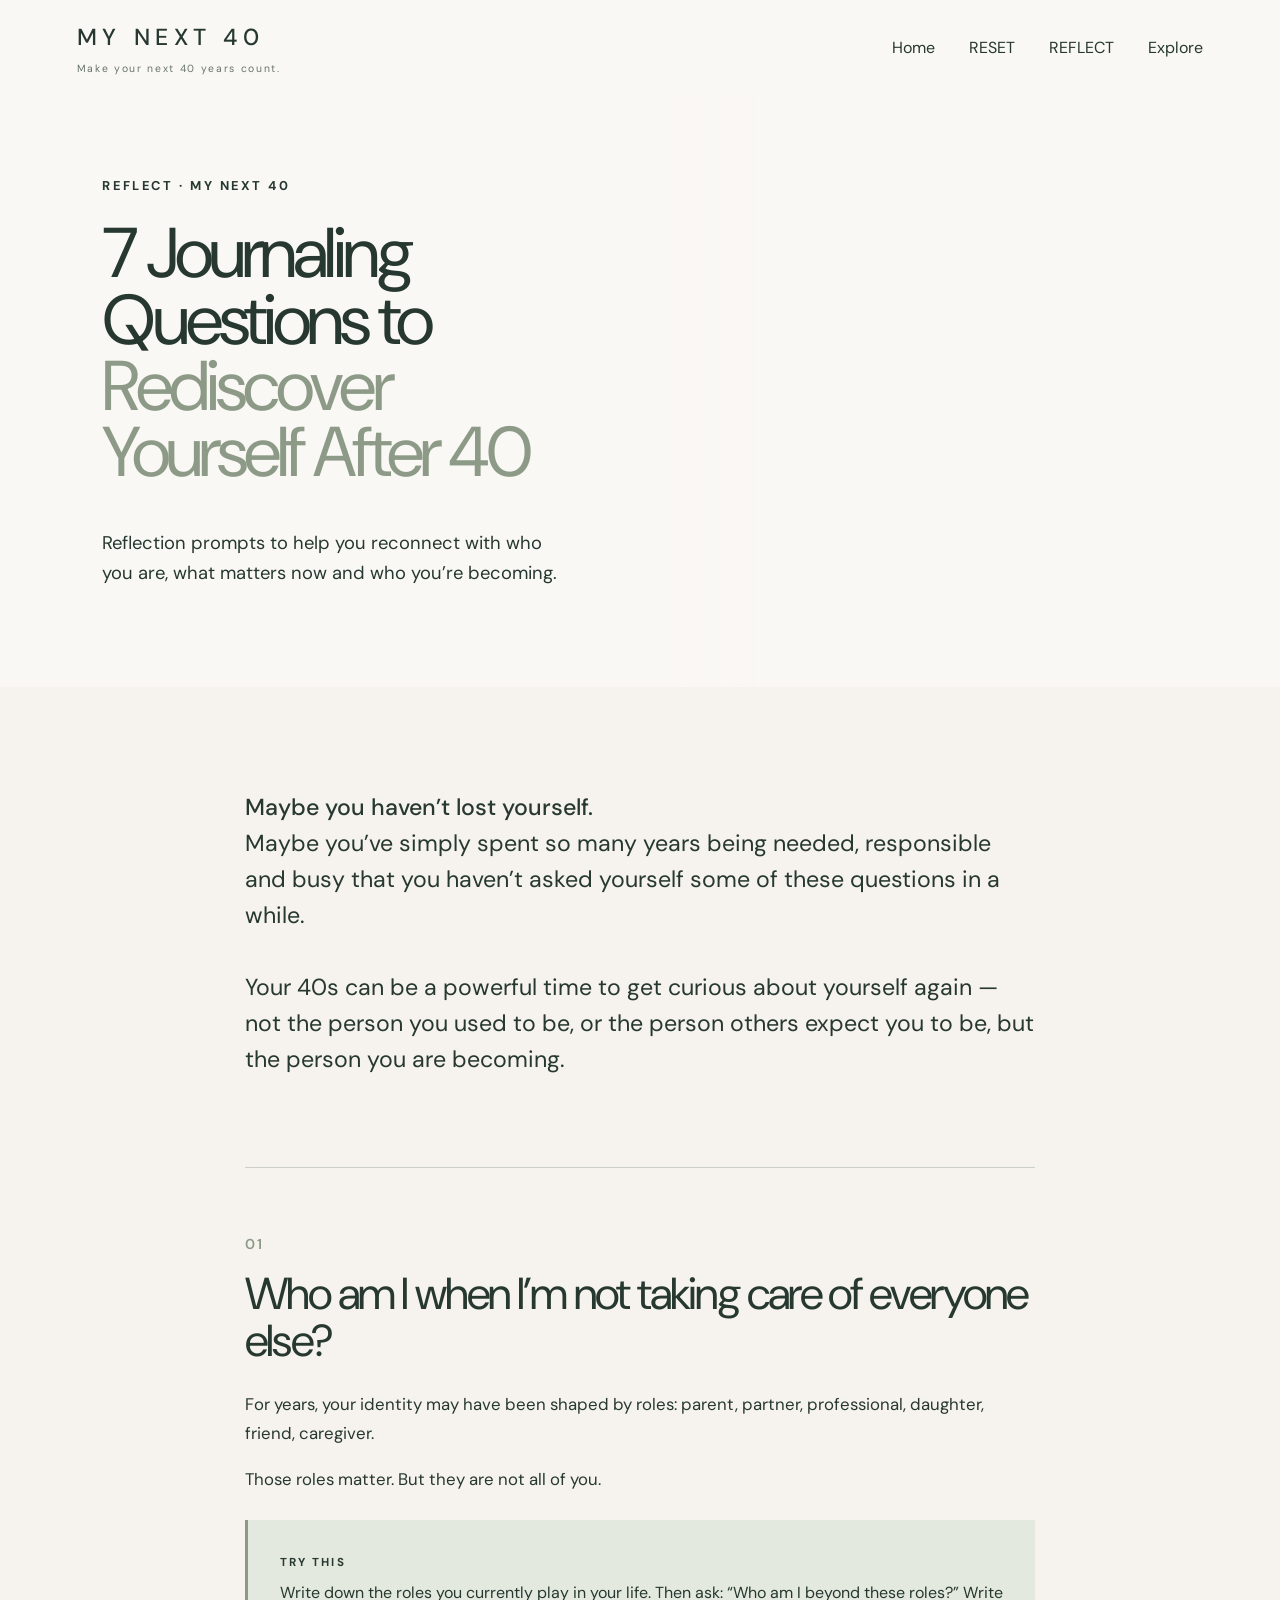
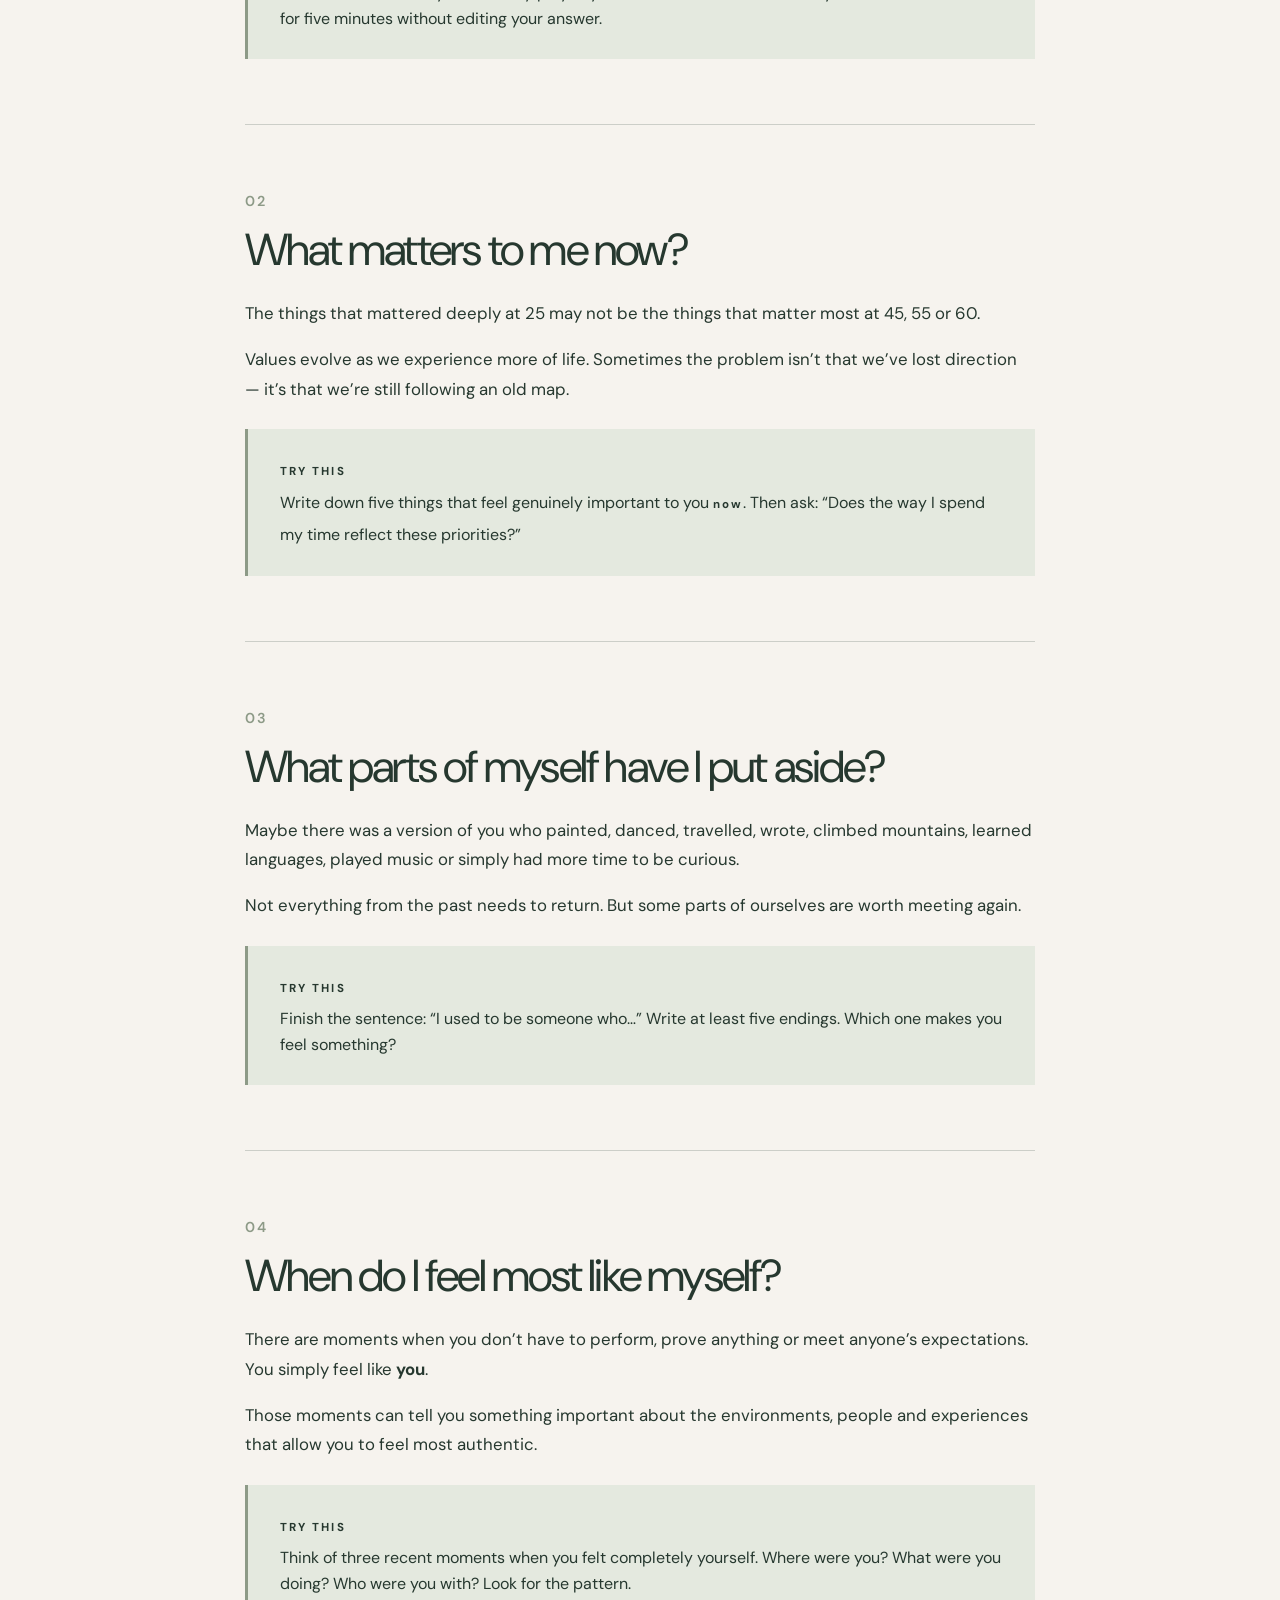
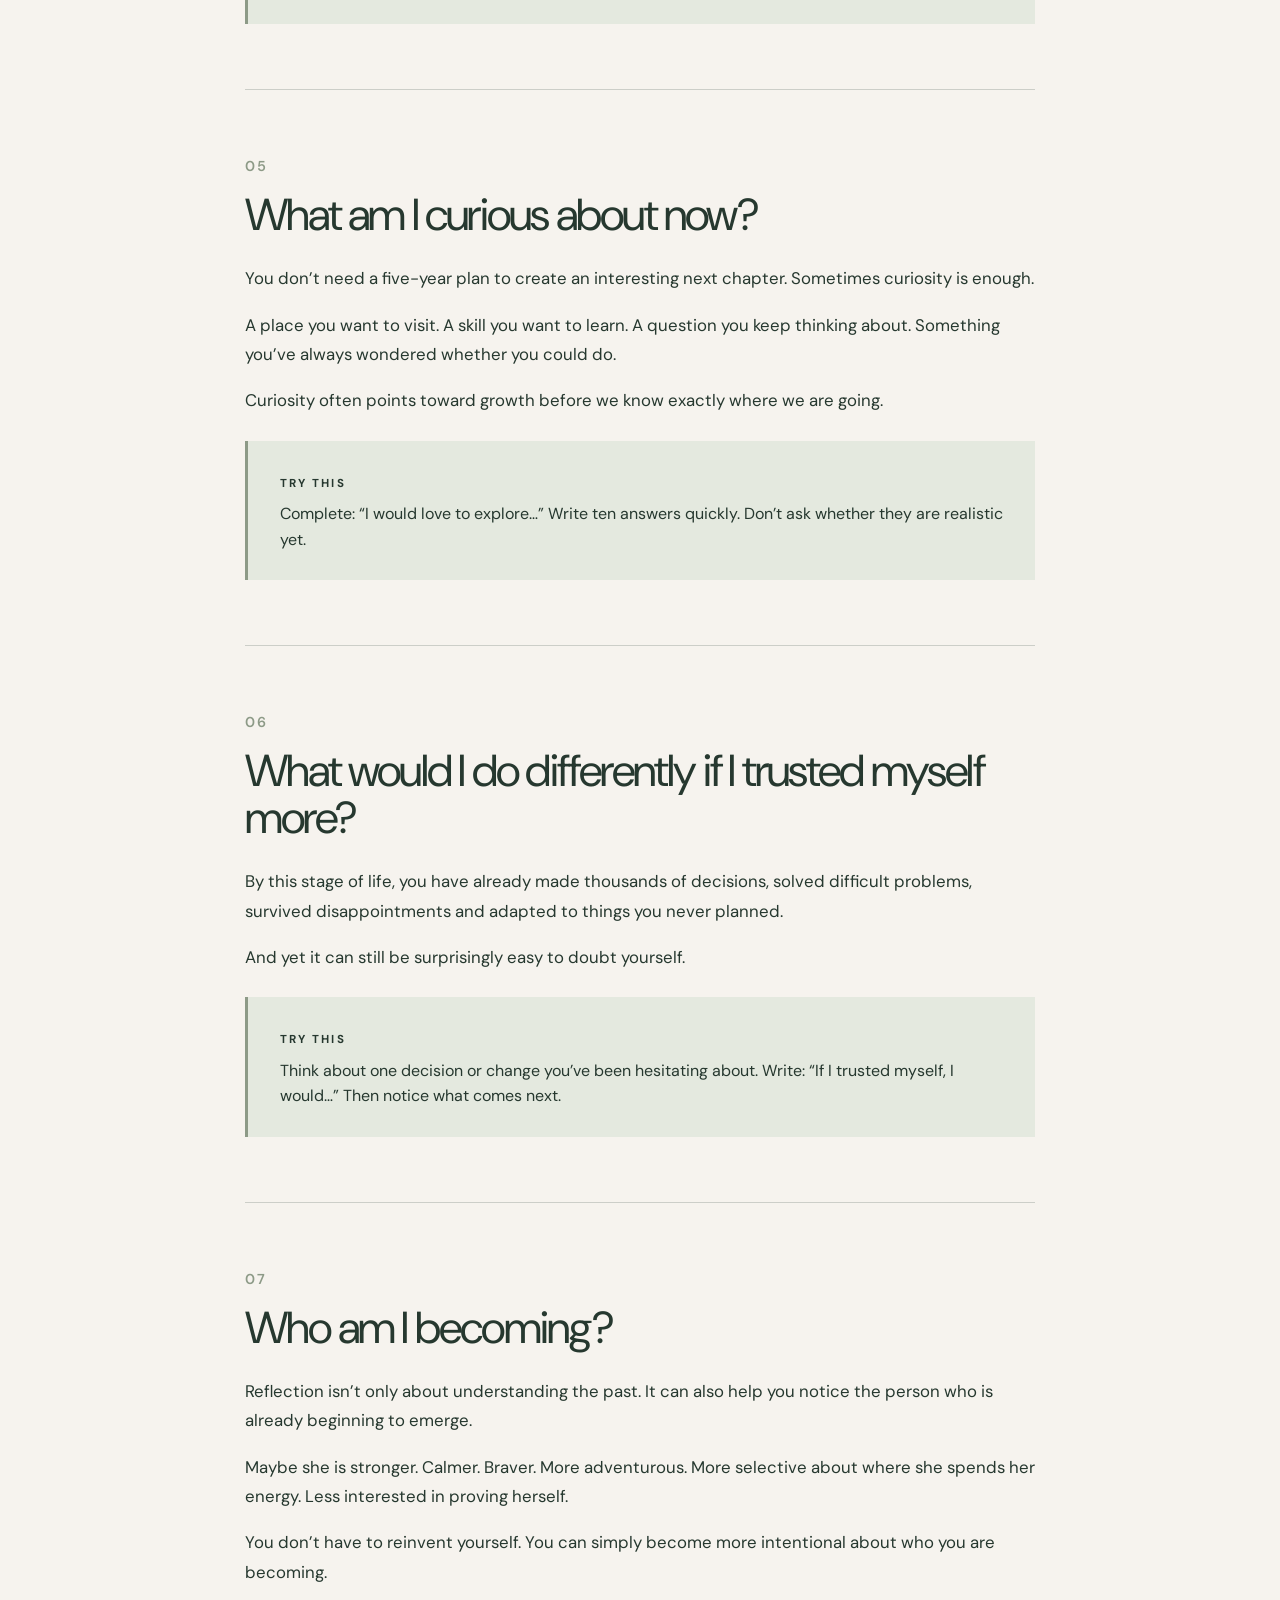
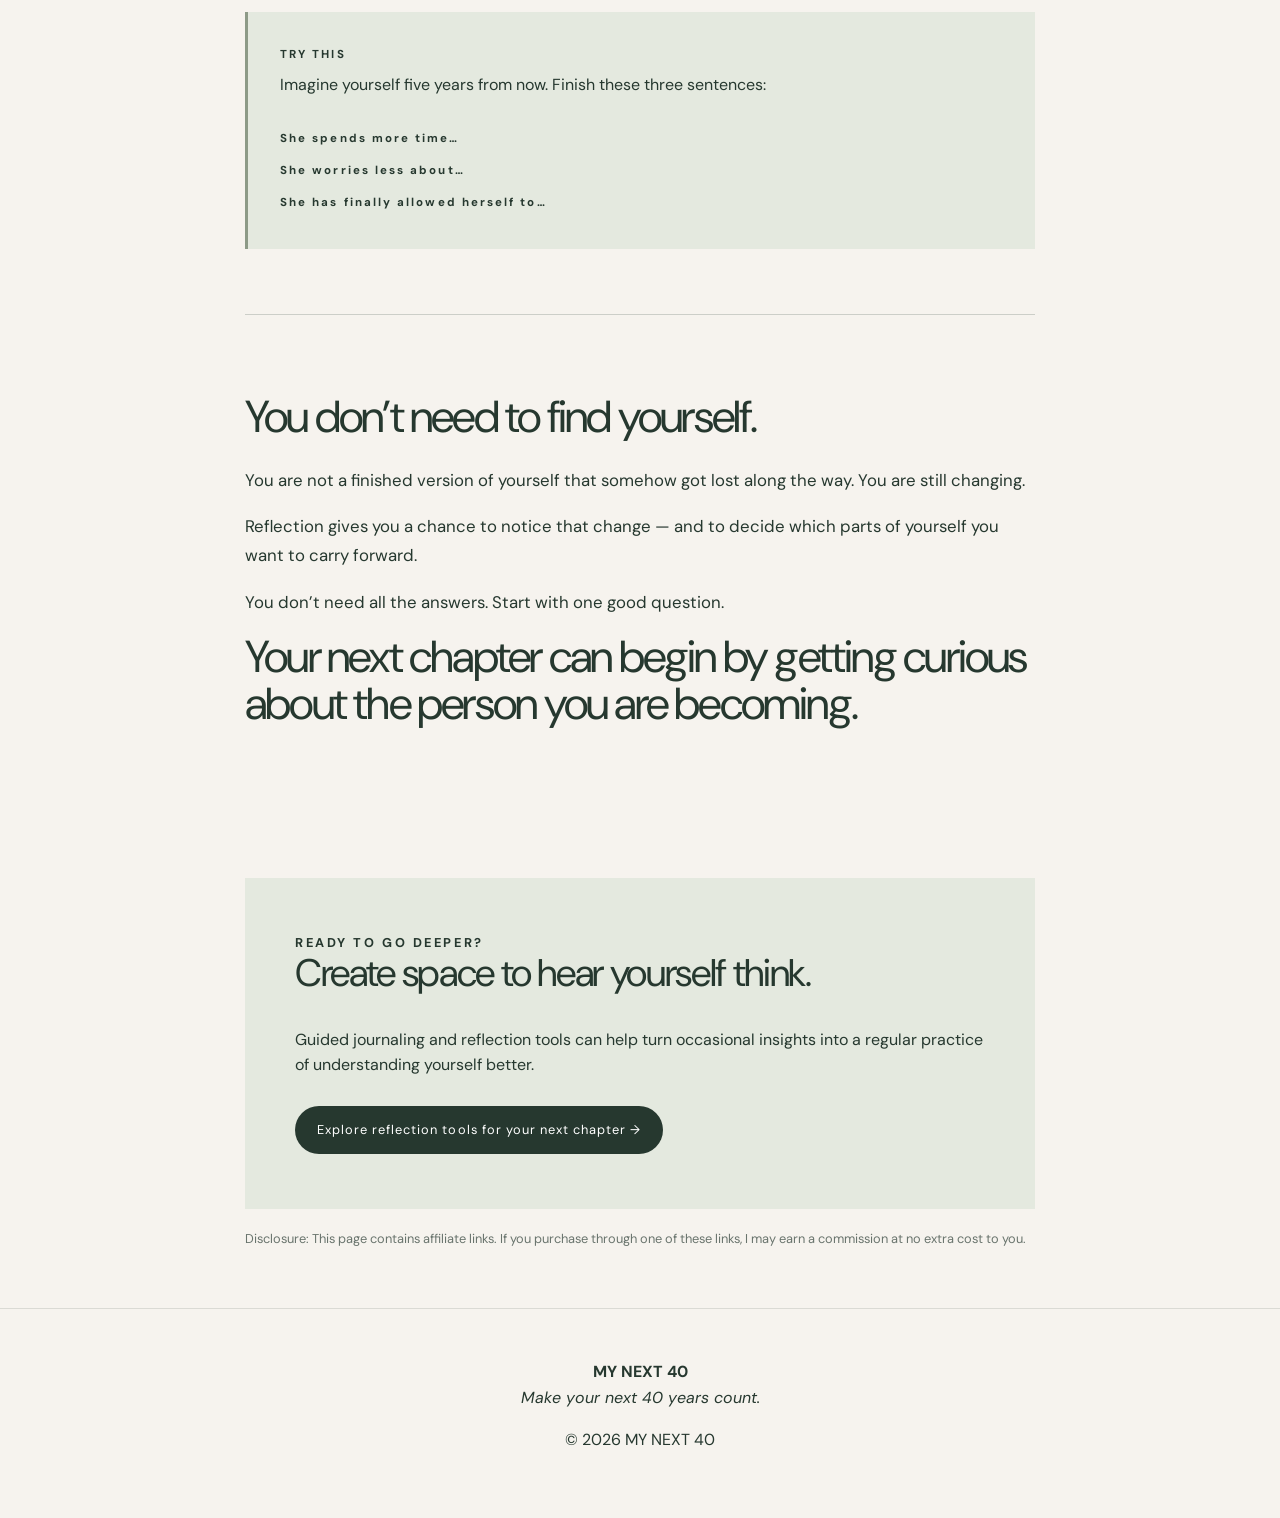
==== reflect/7-journaling-questions-to-rediscover-yourself-after-40/index.html @ 0117ca52 "Publish REFLECT journaling article" ====
<!doctype html><html lang="en"><head><meta charset="utf-8"><meta name="viewport" content="width=device-width,initial-scale=1"><title>7 Journaling Questions to Rediscover Yourself After 40 | MY NEXT 40</title><meta name="description" content="Reflection prompts to help you reconnect with who you are, what matters now and who you’re becoming after 40."><link rel="stylesheet" href="/styles.css"></head><body>
<nav class="topnav"><a class="brand" href="/">MY NEXT 40<span>Make your next 40 years count.</span></a><div class="navlinks"><a href="/">Home</a><a href="/reset/how-to-reset-your-life-after-40/">RESET</a><a href="/reflect/7-journaling-questions-to-rediscover-yourself-after-40/">REFLECT</a><a href="/#pillars">Explore</a></div></nav>
<header class="reset-hero"><div class="reset-hero-copy"><div class="eyebrow">REFLECT · MY NEXT 40</div><h1>7 Journaling Questions to <span>Rediscover Yourself After 40</span></h1><p>Reflection prompts to help you reconnect with who you are, what matters now and who you’re becoming.</p></div><div class="reset-hero-photo"></div></header>
<main class="article"><p class="lead"><strong>Maybe you haven’t lost yourself.</strong><br>Maybe you’ve simply spent so many years being needed, responsible and busy that you haven’t asked yourself some of these questions in a while.<br><br>Your 40s can be a powerful time to get curious about yourself again — not the person you used to be, or the person others expect you to be, but the person you are becoming.</p>
<section class="question"><div class="num">01</div><h2>Who am I when I’m not taking care of everyone else?</h2><p>For years, your identity may have been shaped by roles: parent, partner, professional, daughter, friend, caregiver.</p><p>Those roles matter. But they are not all of you.</p><div class="try"><strong>TRY THIS</strong><br>Write down the roles you currently play in your life. Then ask: “Who am I beyond these roles?” Write for five minutes without editing your answer.</div></section>
<section class="question"><div class="num">02</div><h2>What matters to me now?</h2><p>The things that mattered deeply at 25 may not be the things that matter most at 45, 55 or 60.</p><p>Values evolve as we experience more of life. Sometimes the problem isn’t that we’ve lost direction — it’s that we’re still following an old map.</p><div class="try"><strong>TRY THIS</strong><br>Write down five things that feel genuinely important to you <strong>now</strong>. Then ask: “Does the way I spend my time reflect these priorities?”</div></section>
<section class="question"><div class="num">03</div><h2>What parts of myself have I put aside?</h2><p>Maybe there was a version of you who painted, danced, travelled, wrote, climbed mountains, learned languages, played music or simply had more time to be curious.</p><p>Not everything from the past needs to return. But some parts of ourselves are worth meeting again.</p><div class="try"><strong>TRY THIS</strong><br>Finish the sentence: “I used to be someone who…” Write at least five endings. Which one makes you feel something?</div></section>
<section class="question"><div class="num">04</div><h2>When do I feel most like myself?</h2><p>There are moments when you don’t have to perform, prove anything or meet anyone’s expectations. You simply feel like <strong>you</strong>.</p><p>Those moments can tell you something important about the environments, people and experiences that allow you to feel most authentic.</p><div class="try"><strong>TRY THIS</strong><br>Think of three recent moments when you felt completely yourself. Where were you? What were you doing? Who were you with? Look for the pattern.</div></section>
<section class="question"><div class="num">05</div><h2>What am I curious about now?</h2><p>You don’t need a five-year plan to create an interesting next chapter. Sometimes curiosity is enough.</p><p>A place you want to visit. A skill you want to learn. A question you keep thinking about. Something you’ve always wondered whether you could do.</p><p>Curiosity often points toward growth before we know exactly where we are going.</p><div class="try"><strong>TRY THIS</strong><br>Complete: “I would love to explore…” Write ten answers quickly. Don’t ask whether they are realistic yet.</div></section>
<section class="question"><div class="num">06</div><h2>What would I do differently if I trusted myself more?</h2><p>By this stage of life, you have already made thousands of decisions, solved difficult problems, survived disappointments and adapted to things you never planned.</p><p>And yet it can still be surprisingly easy to doubt yourself.</p><div class="try"><strong>TRY THIS</strong><br>Think about one decision or change you’ve been hesitating about. Write: “If I trusted myself, I would…” Then notice what comes next.</div></section>
<section class="question"><div class="num">07</div><h2>Who am I becoming?</h2><p>Reflection isn’t only about understanding the past. It can also help you notice the person who is already beginning to emerge.</p><p>Maybe she is stronger. Calmer. Braver. More adventurous. More selective about where she spends her energy. Less interested in proving herself.</p><p>You don’t have to reinvent yourself. You can simply become more intentional about who you are becoming.</p><div class="try"><strong>TRY THIS</strong><br>Imagine yourself five years from now. Finish these three sentences:<br><br><strong>She spends more time…</strong><br><strong>She worries less about…</strong><br><strong>She has finally allowed herself to…</strong></div></section>
<section class="question"><h2>You don’t need to find yourself.</h2><p>You are not a finished version of yourself that somehow got lost along the way. You are still changing.</p><p>Reflection gives you a chance to notice that change — and to decide which parts of yourself you want to carry forward.</p><p>You don’t need all the answers. Start with one good question.</p><h2>Your next chapter can begin by getting curious about the person you are becoming.</h2></section>
<div class="cta"><div class="eyebrow">READY TO GO DEEPER?</div><h2>Create space to hear yourself think.</h2><p>Guided journaling and reflection tools can help turn occasional insights into a regular practice of understanding yourself better.</p><span class="button">Explore reflection tools for your next chapter →</span></div><p class="disclosure">Disclosure: This page contains affiliate links. If you purchase through one of these links, I may earn a commission at no extra cost to you.</p></main>
<footer><strong>MY NEXT 40</strong><br><em>Make your next 40 years count.</em><p>© 2026 MY NEXT 40</p></footer></body></html>
---- styles.css ----
@import url('https://fonts.googleapis.com/css2?family=DM+Sans:opsz,wght@9..40,400;9..40,500;9..40,600&display=swap');:root{--cream:#F6F3EE;--sage:#DDE3D8;--green:#26382F;--brown:#806f5f;--rose:#d8c2bd;--blue:#dbe4e6}*{box-sizing:border-box}body{margin:0;background:var(--cream);color:var(--green);font-family:'DM Sans',Arial,sans-serif;line-height:1.6}h1,h2,h3{font-family:'DM Sans',Arial,sans-serif;line-height:1.08;margin-top:0}.wrap{width:min(1100px,90%);margin:auto}.hero{min-height:72vh;display:grid;place-items:center;text-align:center;padding:80px 20px;background:linear-gradient(#26382f99,#26382f99),url('https://images.unsplash.com/photo-1441974231531-c6227db76b6e?auto=format&fit=crop&w=1800&q=80') center/cover;color:white}.hero h1{font-size:clamp(3rem,9vw,7rem);letter-spacing:.04em;margin-bottom:0}.hero h2{font-size:clamp(1.5rem,3vw,2.5rem);font-weight:400}.eyebrow{letter-spacing:.2em;font-size:.8rem;font-weight:bold}.intro{padding:80px 0;text-align:center}.intro h2{font-size:clamp(2rem,4vw,3.6rem)}.cards{display:grid;grid-template-columns:repeat(4,1fr);gap:18px;margin-top:45px}.card{padding:32px 20px;border-radius:18px;background:var(--sage)}.card:nth-child(2){background:#e6dcd4}.card:nth-child(3){background:var(--rose)}.card:nth-child(4){background:var(--blue)}.card a{color:inherit;text-decoration:none}.article-hero{padding:100px 0 70px;text-align:center}.article-hero h1{font-size:clamp(2.8rem,6vw,5rem)}.article{width:min(760px,88%);margin:auto}.lead{font-family:'DM Sans',Arial,sans-serif;font-size:1.6rem;text-align:center;margin-bottom:80px}.question{padding:55px 0;border-top:1px solid #26382f33}.num{font-size:.9rem;letter-spacing:.15em}.question h2{font-size:2.3rem}.try{background:var(--sage);padding:24px 28px;border-radius:14px;margin-top:25px}.cta{background:var(--sage);padding:45px;margin:60px 0 20px;text-align:center;border-radius:18px}.button{display:inline-block;background:var(--green);color:white;padding:14px 22px;border-radius:8px;text-decoration:none;margin-top:12px}.disclosure{font-size:.8rem;margin-bottom:60px}footer{text-align:center;padding:50px 20px;border-top:1px solid #26382f22}nav{padding:18px 5%;display:flex;justify-content:space-between;align-items:center}nav a{color:var(--green);text-decoration:none;font-weight:bold}@media(max-width:800px){.cards{grid-template-columns:1fr 1fr}}@media(max-width:520px){.cards{grid-template-columns:1fr}.hero{min-height:60vh}.question h2{font-size:1.9rem}}
.topnav{height:96px;padding:0 6%;display:flex;align-items:center;justify-content:space-between;background:#faf8f4;border:0}.brand{font-size:1.45rem;letter-spacing:.24em;font-weight:500}.brand span{display:block;font-size:.65rem;letter-spacing:.16em;margin-top:5px;font-weight:400;color:#68746b}.navlinks{display:flex;gap:34px}.navlinks a{font-weight:400}.home-hero{min-height:600px;display:grid;grid-template-columns:42% 58%;background:#faf8f4}.hero-copy{padding:70px 7vw 60px;display:flex;flex-direction:column;justify-content:center;align-items:flex-start}.hero-copy h1{font-size:clamp(3.5rem,5.7vw,6.4rem);font-weight:400;letter-spacing:-.055em;line-height:.91;margin:25px 0 25px}.hero-copy h1 span{color:#8d9a87}.hero-copy p{max-width:540px;font-size:1.12rem;line-height:1.65;margin:0 0 30px}.hero-photo{position:relative;min-height:600px;background:linear-gradient(90deg,#faf8f4 0%,transparent 18%),url('https://images.unsplash.com/photo-1441974231531-c6227db76b6e?auto=format&fit=crop&w=1800&q=85') center/cover}.photo-note{position:absolute;right:8%;top:13%;font-size:1.45rem;font-style:italic;line-height:1.25;color:#536251;transform:rotate(-4deg);text-align:center}.home-hero .button{border-radius:30px;padding:16px 27px;letter-spacing:.12em;font-size:.72rem}.pillars{padding:75px 0 90px;text-align:center}.pillars>h2{font-size:clamp(2.3rem,4vw,4rem);font-weight:400;letter-spacing:-.04em;margin:10px 0 55px}.pillar-grid{display:grid;grid-template-columns:repeat(4,1fr)}.pillar{padding:10px 28px 18px;color:inherit;text-decoration:none;border-right:1px solid #26382f22}.pillar:last-child{border:0}.pillar .icon{font-size:2rem;height:48px}.pillar h3{font-size:.9rem;letter-spacing:.2em;margin:8px 0 8px}.pillar em{font-style:normal;font-size:.9rem}.pillar p{font-size:.78rem;color:#69746d;margin-top:7px}@media(max-width:800px){.topnav{height:82px}.navlinks{display:none}.home-hero{grid-template-columns:1fr}.hero-copy{padding:65px 7%}.hero-photo{min-height:460px}.pillar-grid{grid-template-columns:1fr 1fr;gap:30px}.pillar:nth-child(2){border-right:0}}@media(max-width:520px){.pillar-grid{grid-template-columns:1fr}.pillar{border-right:0;border-bottom:1px solid #26382f22;padding:25px}.home-hero{min-height:0}.hero-photo{min-height:400px}}.photo-note{background:rgba(246,243,238,.88);padding:18px 22px;border-radius:3px;box-shadow:0 8px 30px rgba(38,56,47,.08);backdrop-filter:blur(3px);-webkit-backdrop-filter:blur(3px);}
/* RESET editorial article */
.reset-hero{display:grid;grid-template-columns:52% 48%;min-height:560px;background:#faf8f4}.reset-hero-copy{padding:80px 8vw;display:flex;flex-direction:column;justify-content:center;align-items:flex-start}.reset-hero-copy h1{font-size:clamp(3.2rem,5.5vw,6rem);font-weight:400;letter-spacing:-.055em;line-height:.94;margin:24px 0}.reset-hero-copy h1 span{color:#8d9a87}.reset-hero-copy p{font-size:1.15rem;max-width:520px;line-height:1.65}.reset-hero-photo{min-height:560px;background:linear-gradient(90deg,#faf8f4 0%,transparent 15%),url('https://images.unsplash.com/photo-1500530855697-b586d89ba3ee?auto=format&fit=crop&w=1600&q=85') center/cover}.article{width:min(790px,88%);padding-top:80px}.lead{font-family:'DM Sans',Arial,sans-serif;font-size:1.45rem;font-weight:400;line-height:1.55;text-align:left;margin-bottom:90px}.lead strong{font-weight:500}.question{padding:65px 0}.num{color:#8d9a87;font-weight:600}.question h2{font-size:clamp(2rem,3.5vw,3.15rem);font-weight:400;letter-spacing:-.04em;line-height:1.05;margin:14px 0 25px}.question p{font-size:1.05rem;line-height:1.75}.try{border-radius:0;background:#e4e9df;padding:28px 32px;border-left:3px solid #8d9a87}.try strong{display:inline-block;font-size:.72rem;letter-spacing:.18em;margin-bottom:8px}.cta{border-radius:0;background:#e4e9df;padding:55px 50px;text-align:left}.cta h2{font-size:clamp(2rem,3vw,3rem);font-weight:400;letter-spacing:-.035em}.cta .button{border-radius:30px;letter-spacing:.08em;font-size:.8rem}.disclosure{color:#69746d;line-height:1.5}@media(max-width:800px){.reset-hero{grid-template-columns:1fr}.reset-hero-copy{padding:65px 7%}.reset-hero-photo{min-height:430px}.article{padding-top:60px}}
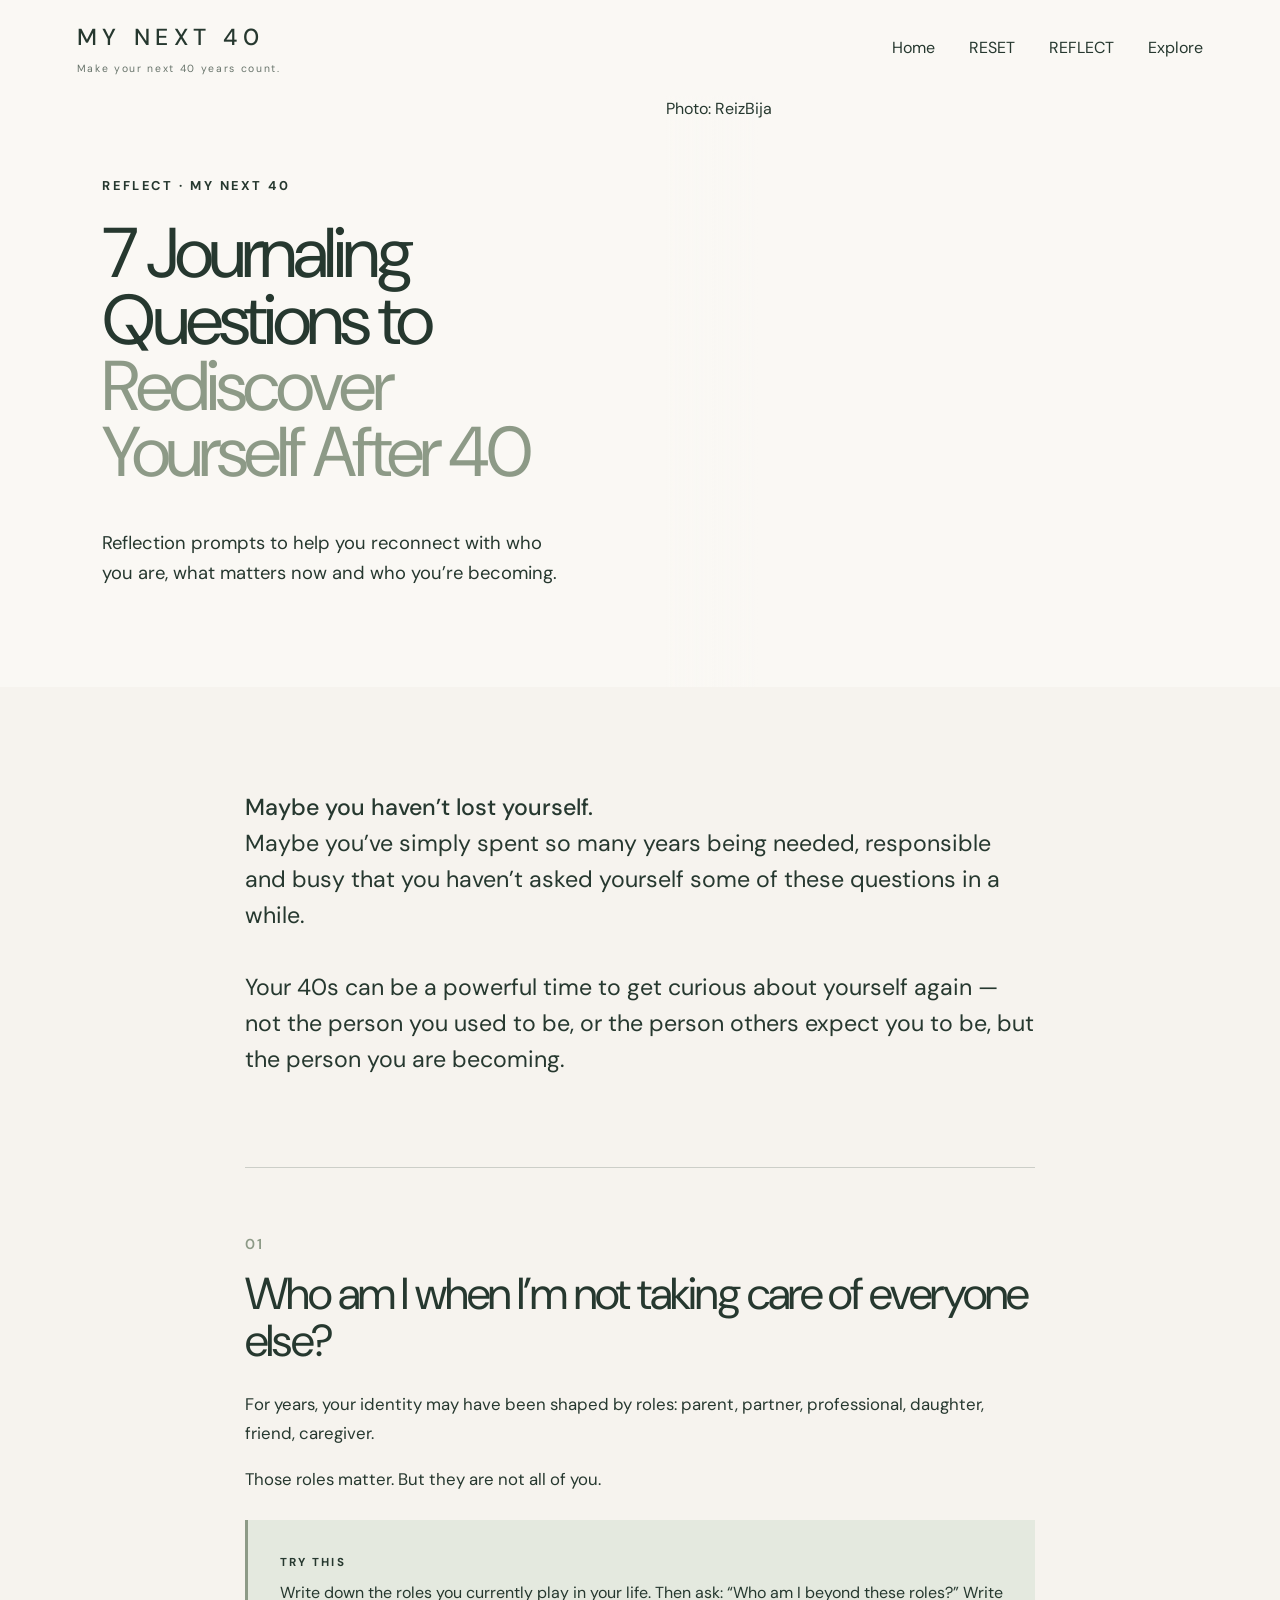
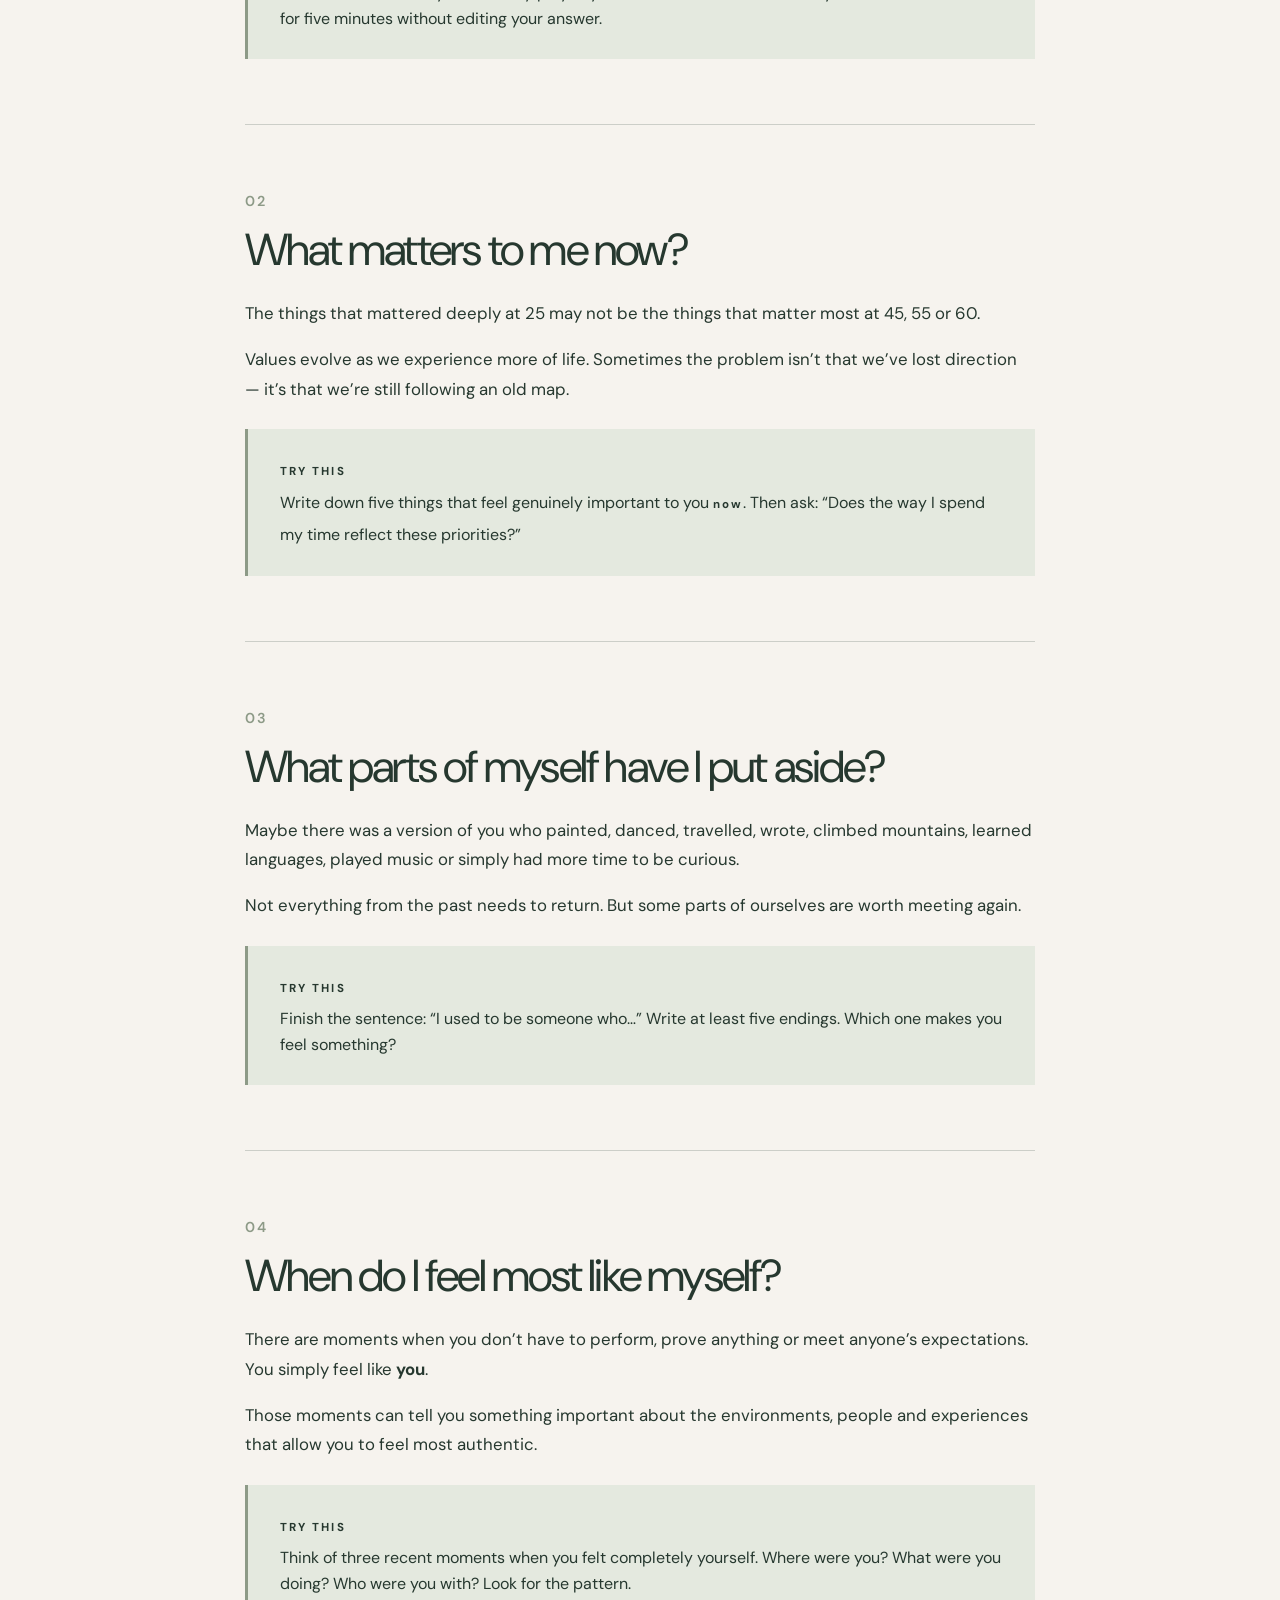
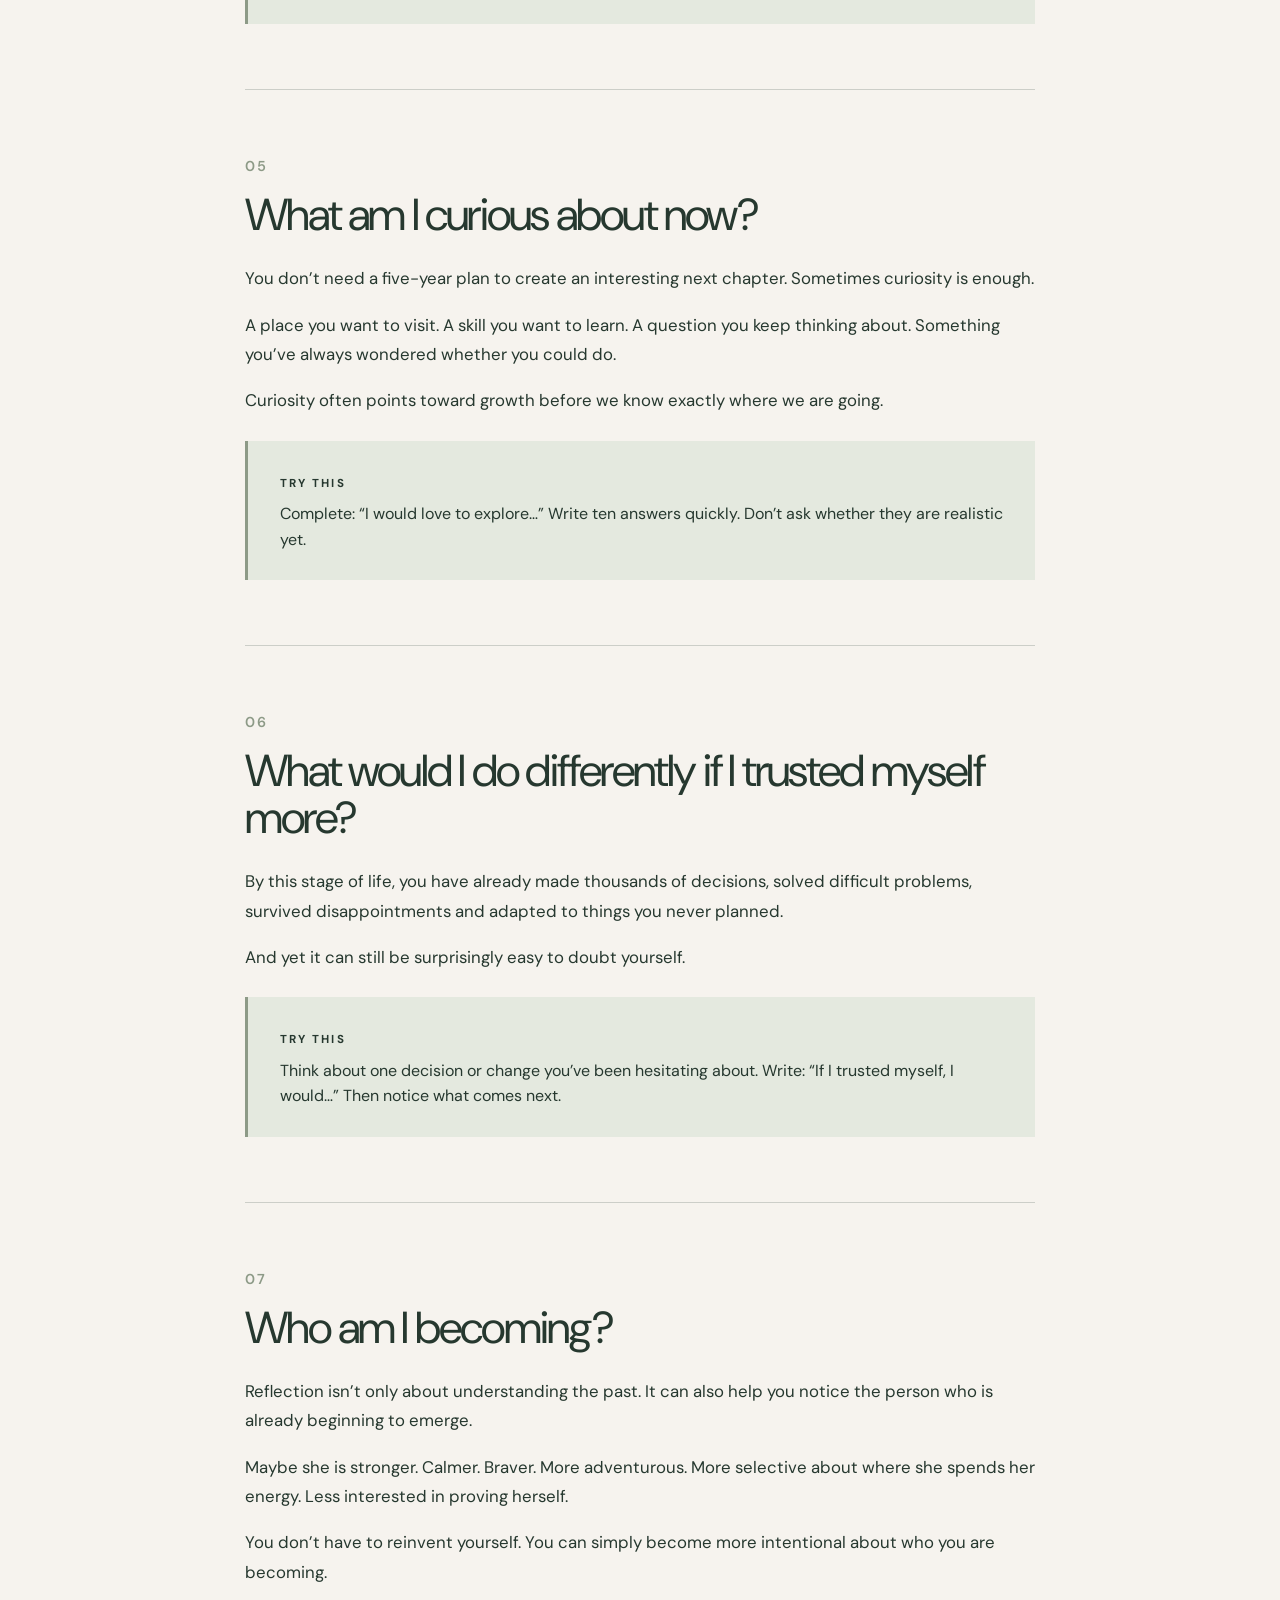
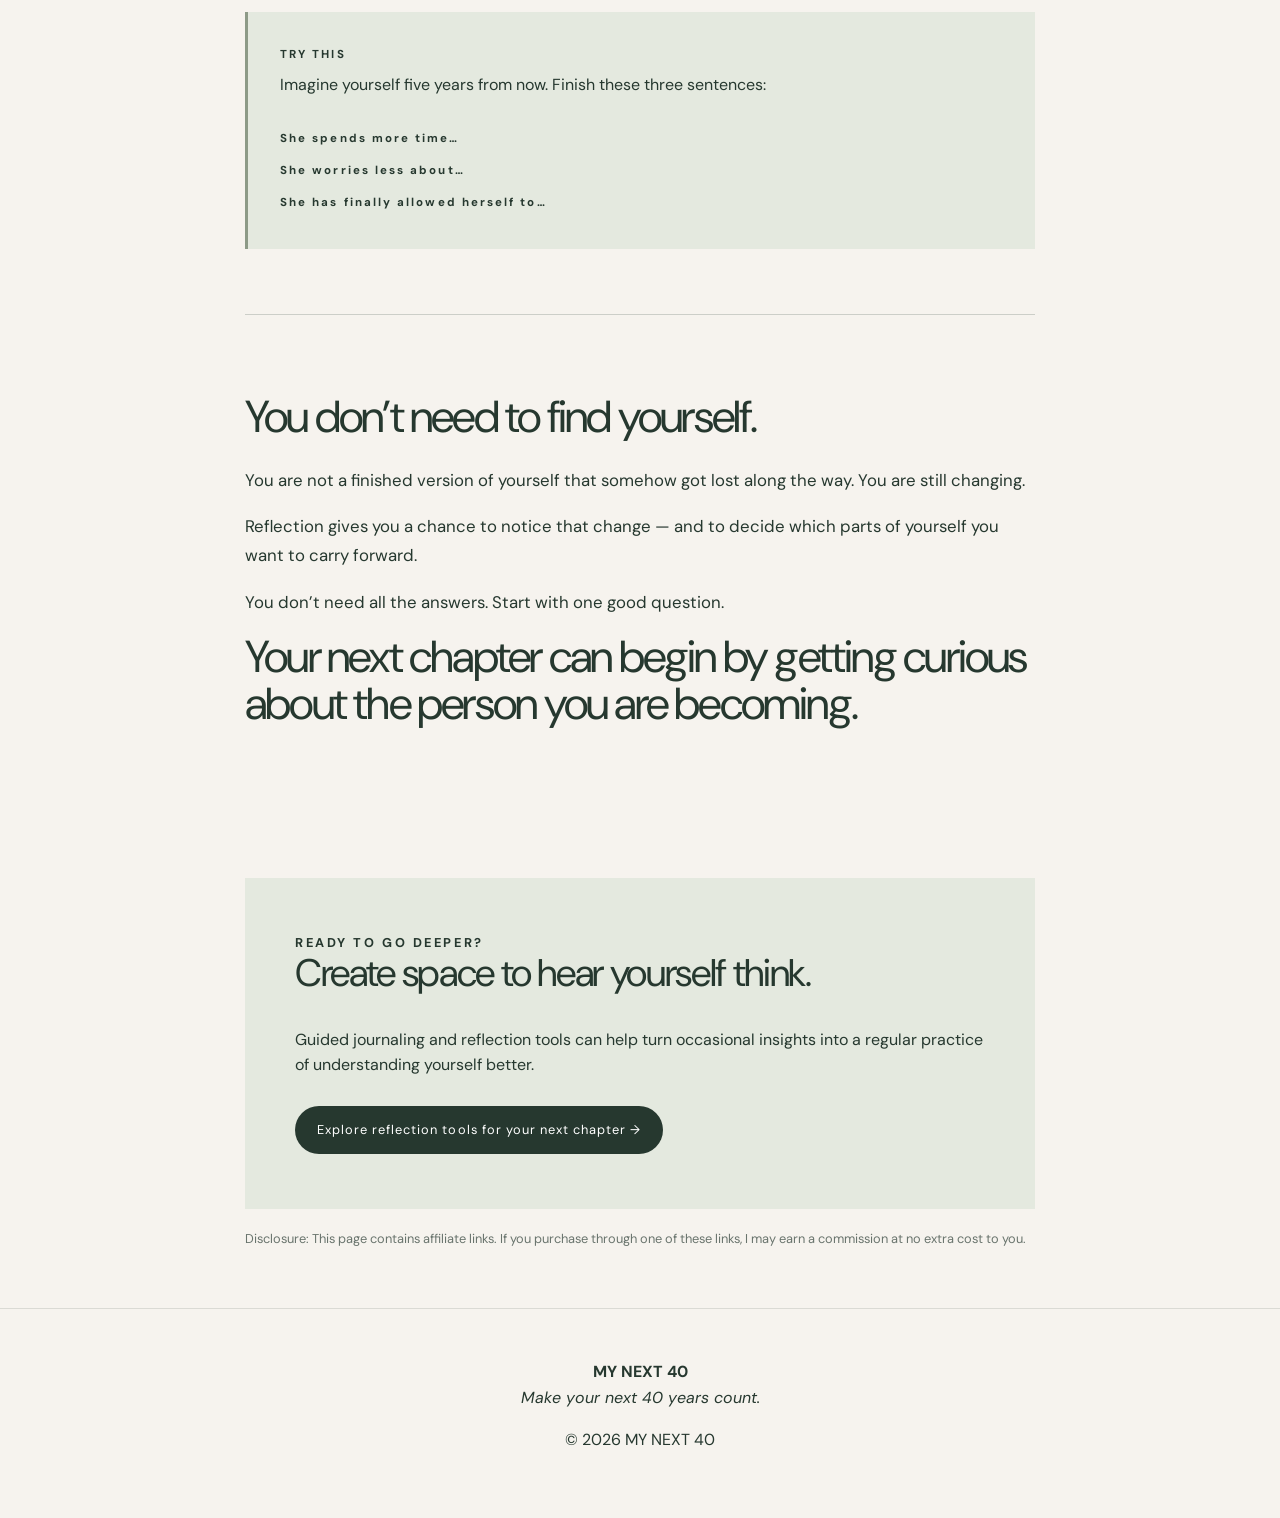
==== commit 46b51728: "Prepare REFLECT hero for ReizBija photo" ====
--- a/reflect/7-journaling-questions-to-rediscover-yourself-after-40/index.html
+++ b/reflect/7-journaling-questions-to-rediscover-yourself-after-40/index.html
@@ -1,6 +1,6 @@
 <!doctype html><html lang="en"><head><meta charset="utf-8"><meta name="viewport" content="width=device-width,initial-scale=1"><title>7 Journaling Questions to Rediscover Yourself After 40 | MY NEXT 40</title><meta name="description" content="Reflection prompts to help you reconnect with who you are, what matters now and who you’re becoming after 40."><link rel="stylesheet" href="/styles.css"></head><body>
 <nav class="topnav"><a class="brand" href="/">MY NEXT 40<span>Make your next 40 years count.</span></a><div class="navlinks"><a href="/">Home</a><a href="/reset/how-to-reset-your-life-after-40/">RESET</a><a href="/reflect/7-journaling-questions-to-rediscover-yourself-after-40/">REFLECT</a><a href="/#pillars">Explore</a></div></nav>
-<header class="reset-hero"><div class="reset-hero-copy"><div class="eyebrow">REFLECT · MY NEXT 40</div><h1>7 Journaling Questions to <span>Rediscover Yourself After 40</span></h1><p>Reflection prompts to help you reconnect with who you are, what matters now and who you’re becoming.</p></div><div class="reset-hero-photo"></div></header>
+<header class="reset-hero"><div class="reset-hero-copy"><div class="eyebrow">REFLECT · MY NEXT 40</div><h1>7 Journaling Questions to <span>Rediscover Yourself After 40</span></h1><p>Reflection prompts to help you reconnect with who you are, what matters now and who you’re becoming.</p></div><div class="reset-hero-photo reflect-hero-photo"><span class="photo-credit">Photo: ReizBija</span></div></header>
 <main class="article"><p class="lead"><strong>Maybe you haven’t lost yourself.</strong><br>Maybe you’ve simply spent so many years being needed, responsible and busy that you haven’t asked yourself some of these questions in a while.<br><br>Your 40s can be a powerful time to get curious about yourself again — not the person you used to be, or the person others expect you to be, but the person you are becoming.</p>
 <section class="question"><div class="num">01</div><h2>Who am I when I’m not taking care of everyone else?</h2><p>For years, your identity may have been shaped by roles: parent, partner, professional, daughter, friend, caregiver.</p><p>Those roles matter. But they are not all of you.</p><div class="try"><strong>TRY THIS</strong><br>Write down the roles you currently play in your life. Then ask: “Who am I beyond these roles?” Write for five minutes without editing your answer.</div></section>
 <section class="question"><div class="num">02</div><h2>What matters to me now?</h2><p>The things that mattered deeply at 25 may not be the things that matter most at 45, 55 or 60.</p><p>Values evolve as we experience more of life. Sometimes the problem isn’t that we’ve lost direction — it’s that we’re still following an old map.</p><div class="try"><strong>TRY THIS</strong><br>Write down five things that feel genuinely important to you <strong>now</strong>. Then ask: “Does the way I spend my time reflect these priorities?”</div></section>
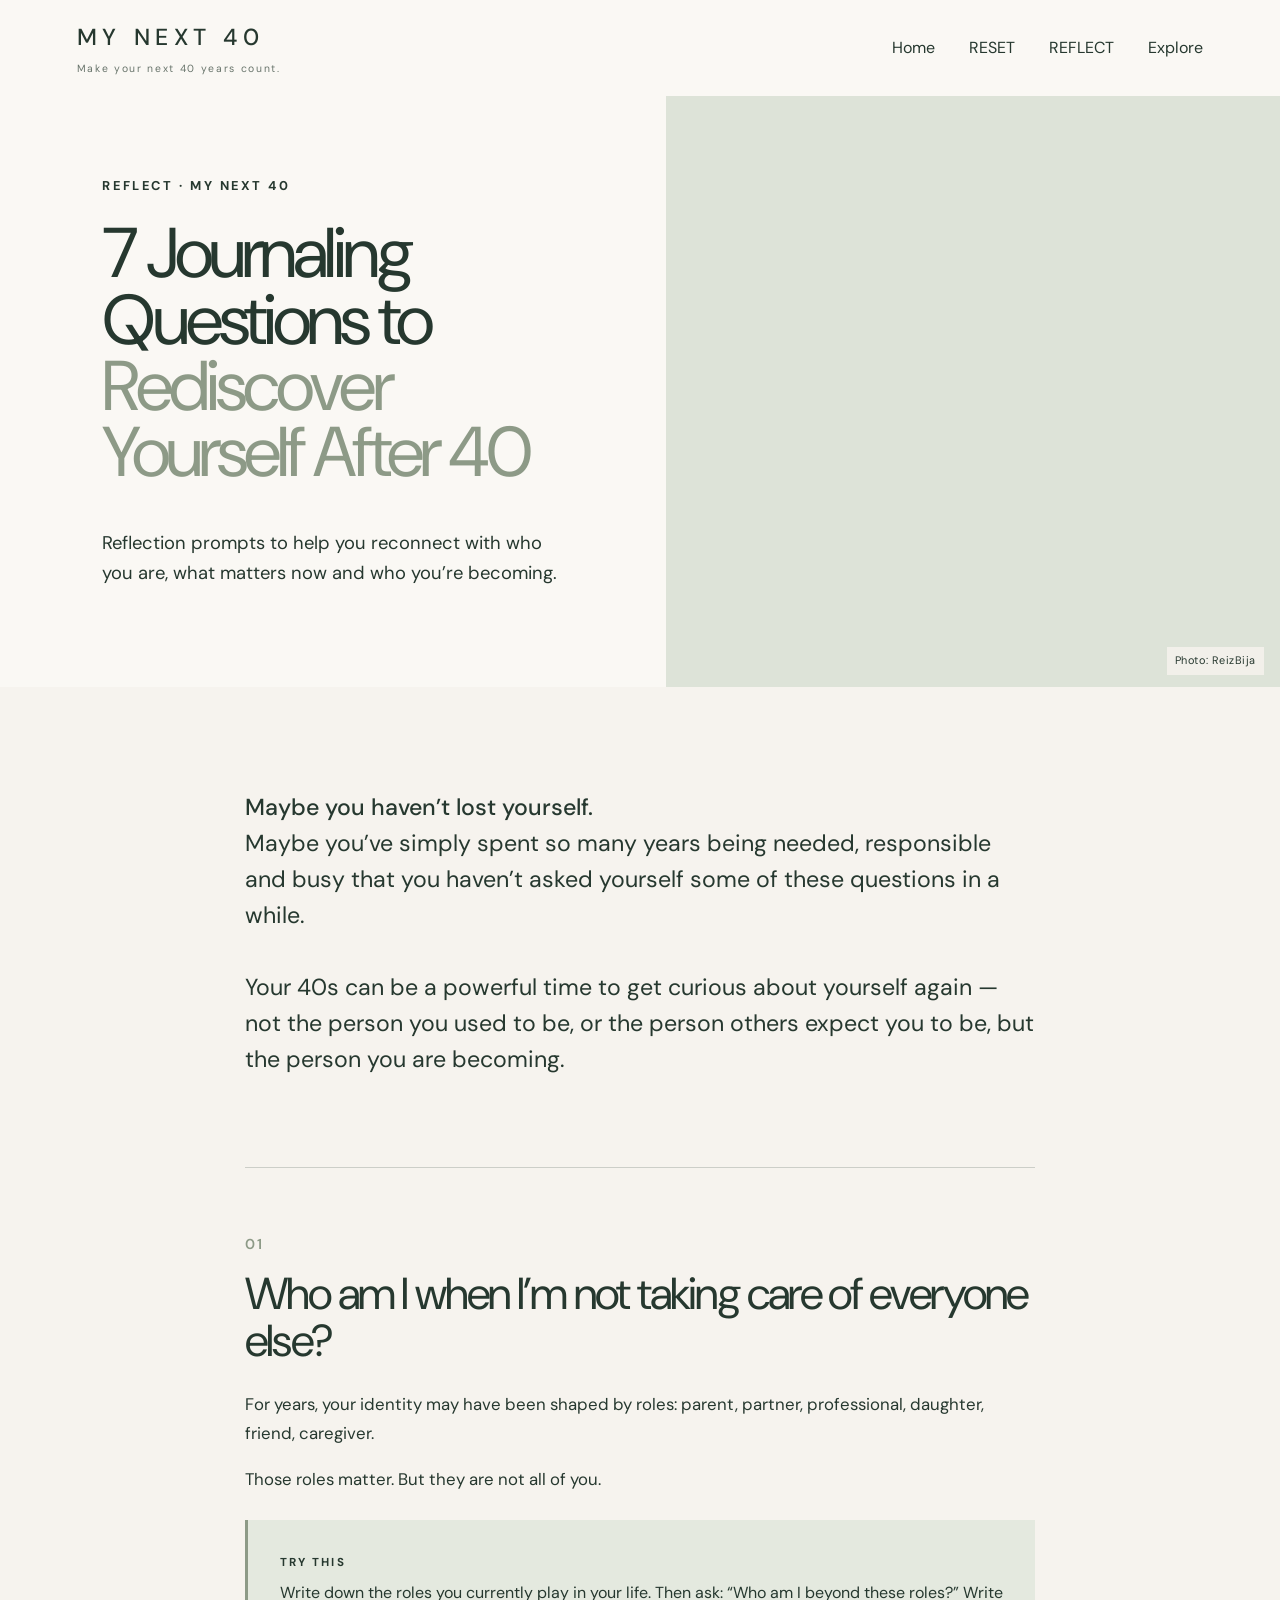
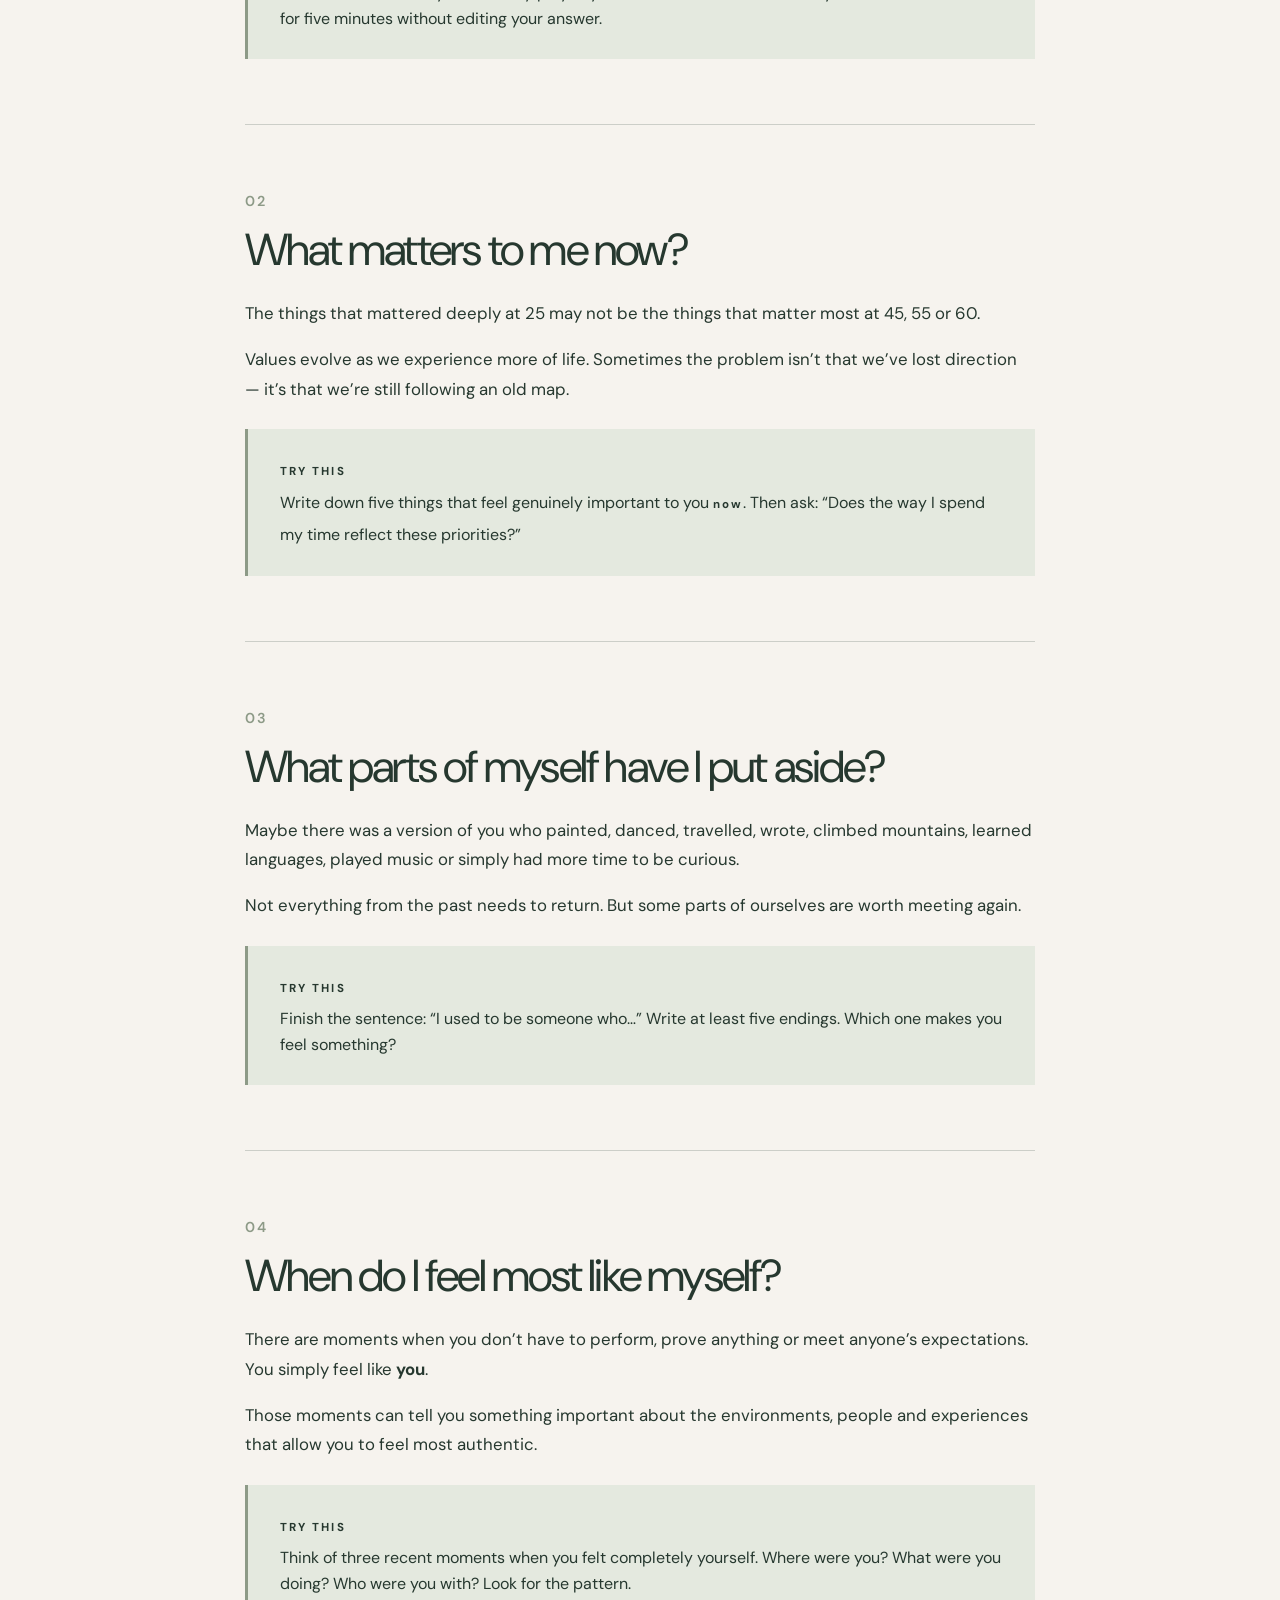
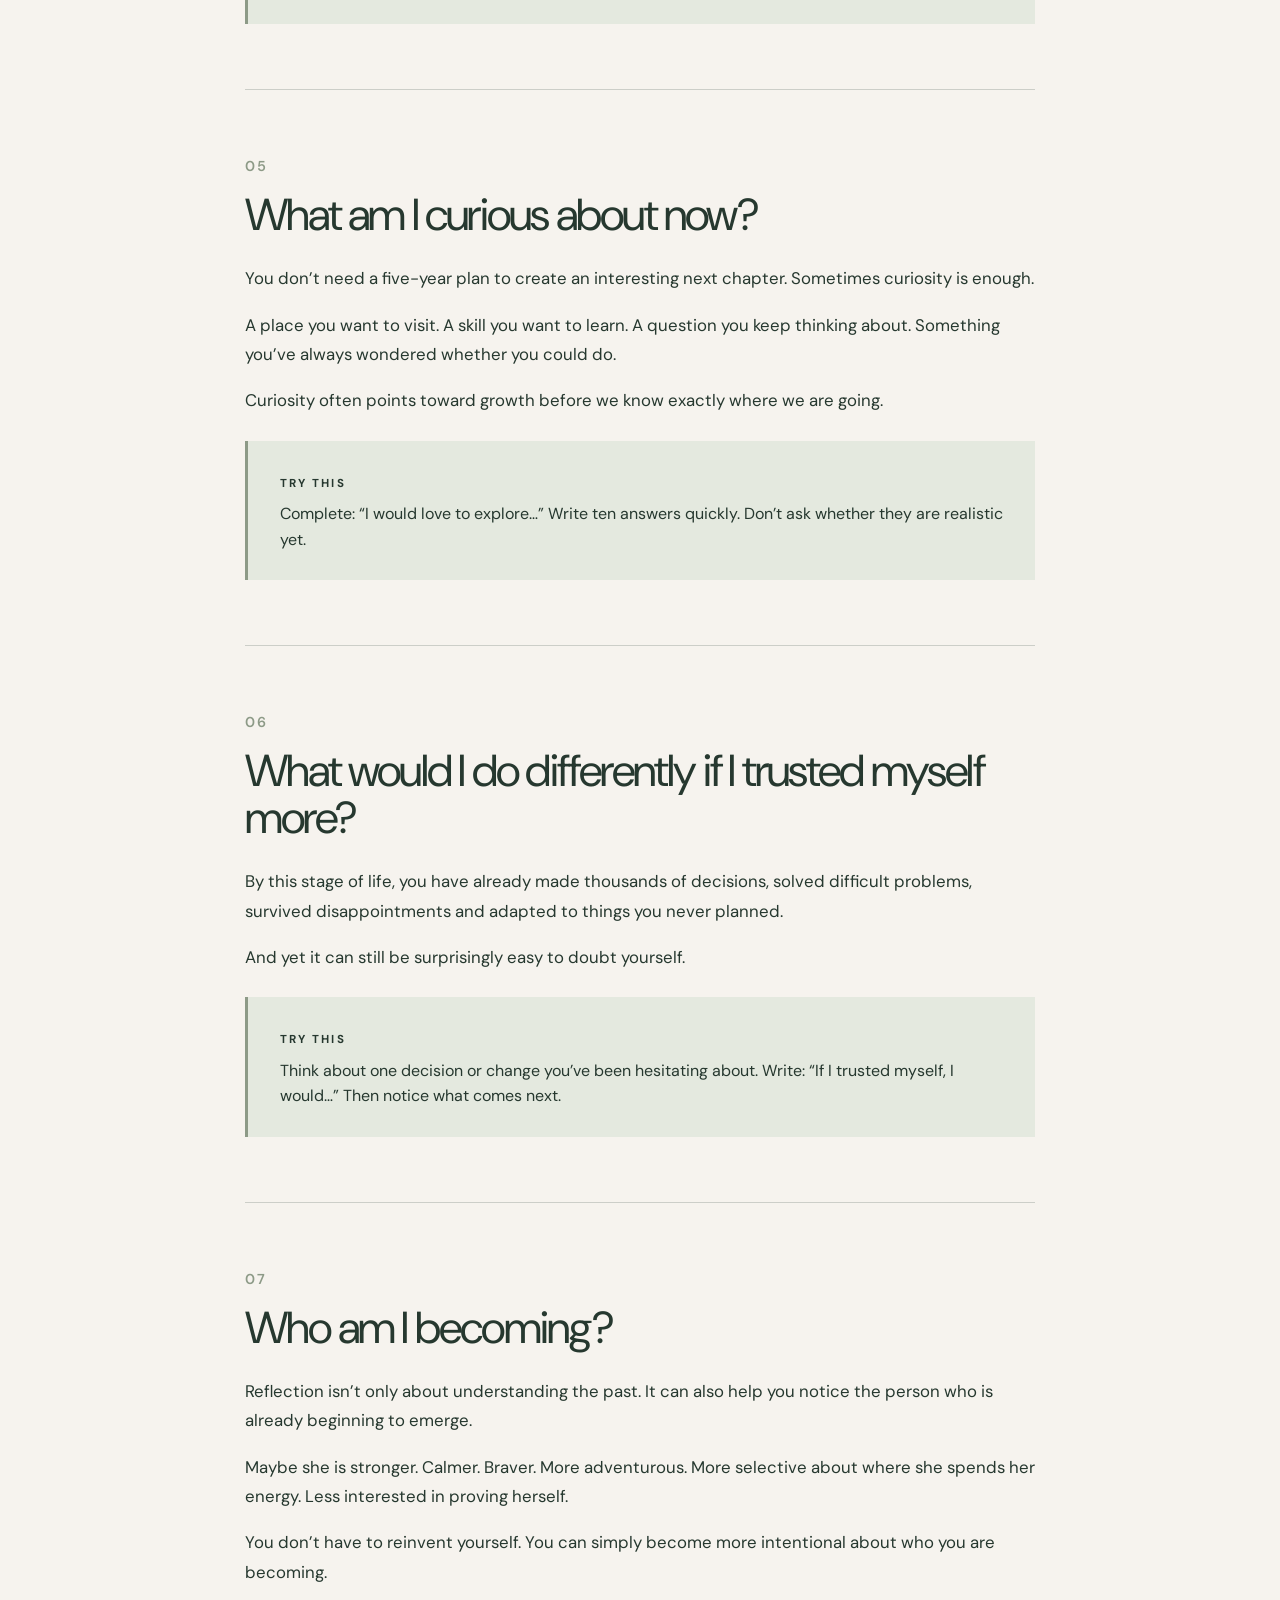
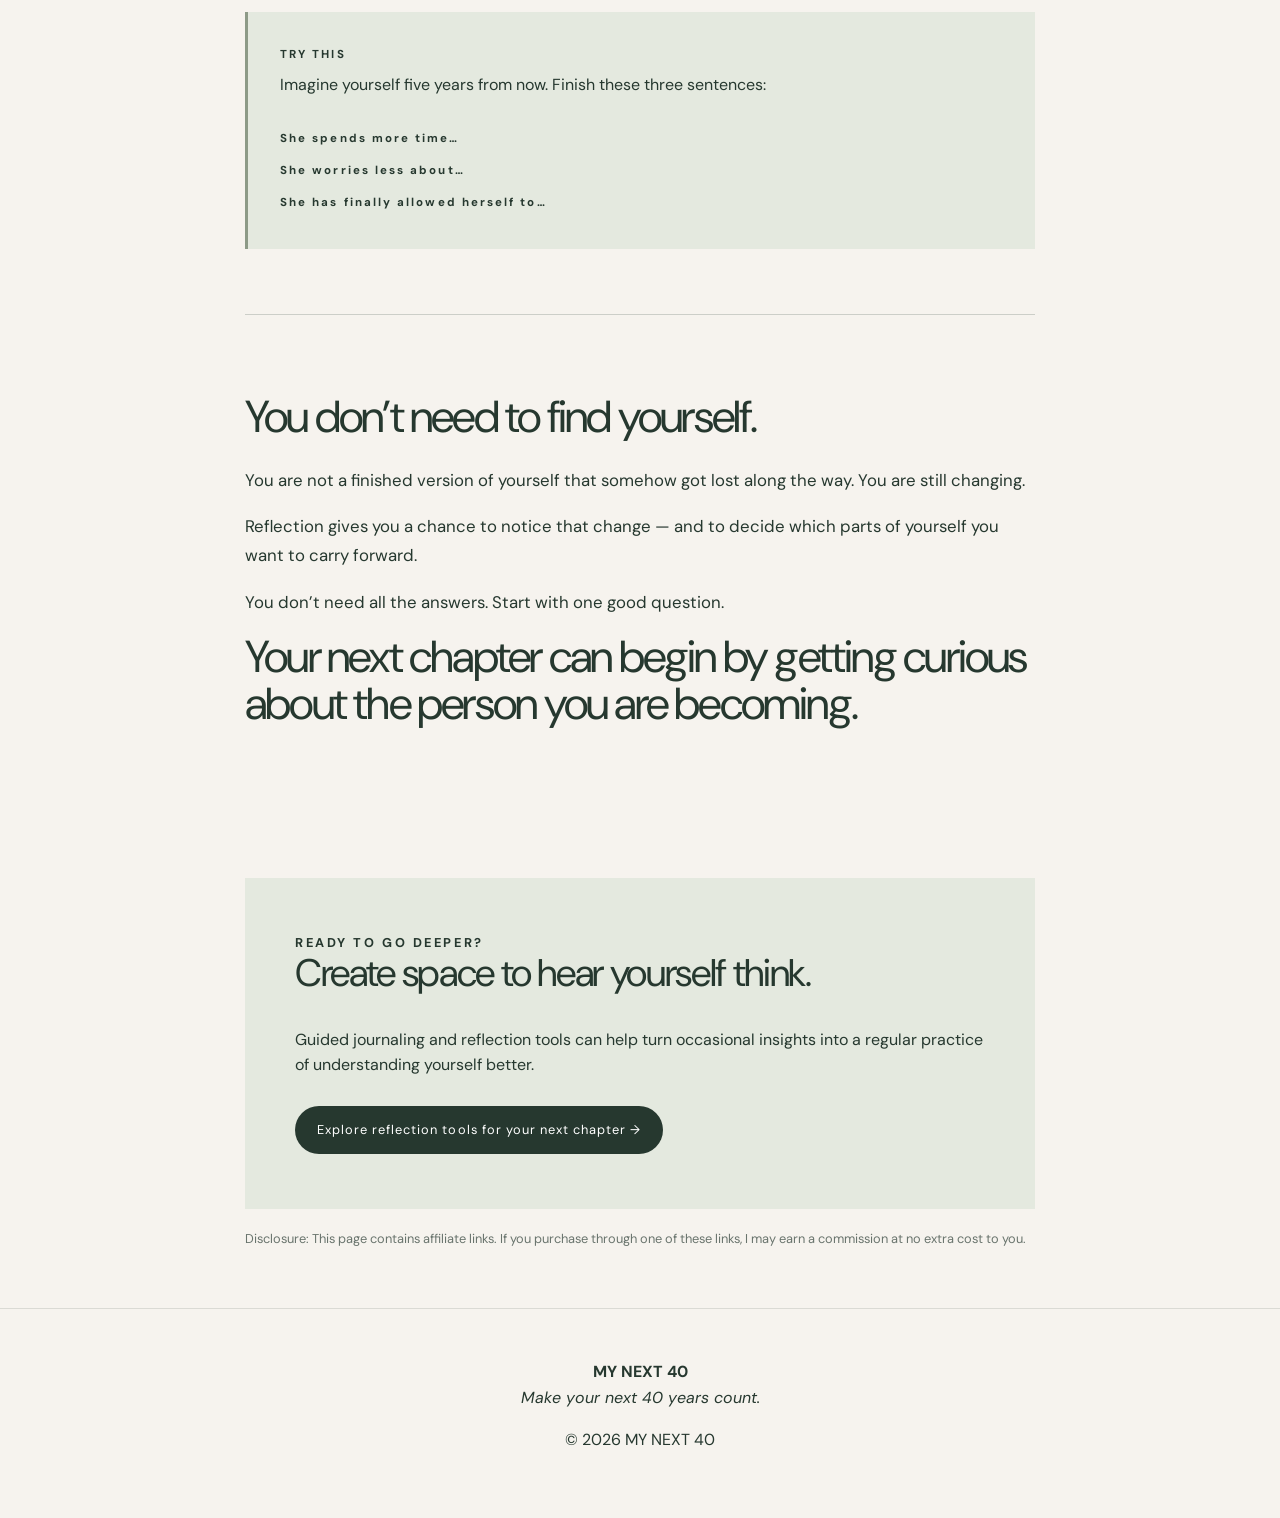
==== commit 9175ef82: "Tighten REFLECT conclusion layout" ====
--- a/reflect/7-journaling-questions-to-rediscover-yourself-after-40/index.html
+++ b/reflect/7-journaling-questions-to-rediscover-yourself-after-40/index.html
@@ -9,6 +9,6 @@
 <section class="question"><div class="num">05</div><h2>What am I curious about now?</h2><p>You don’t need a five-year plan to create an interesting next chapter. Sometimes curiosity is enough.</p><p>A place you want to visit. A skill you want to learn. A question you keep thinking about. Something you’ve always wondered whether you could do.</p><p>Curiosity often points toward growth before we know exactly where we are going.</p><div class="try"><strong>TRY THIS</strong><br>Complete: “I would love to explore…” Write ten answers quickly. Don’t ask whether they are realistic yet.</div></section>
 <section class="question"><div class="num">06</div><h2>What would I do differently if I trusted myself more?</h2><p>By this stage of life, you have already made thousands of decisions, solved difficult problems, survived disappointments and adapted to things you never planned.</p><p>And yet it can still be surprisingly easy to doubt yourself.</p><div class="try"><strong>TRY THIS</strong><br>Think about one decision or change you’ve been hesitating about. Write: “If I trusted myself, I would…” Then notice what comes next.</div></section>
 <section class="question"><div class="num">07</div><h2>Who am I becoming?</h2><p>Reflection isn’t only about understanding the past. It can also help you notice the person who is already beginning to emerge.</p><p>Maybe she is stronger. Calmer. Braver. More adventurous. More selective about where she spends her energy. Less interested in proving herself.</p><p>You don’t have to reinvent yourself. You can simply become more intentional about who you are becoming.</p><div class="try"><strong>TRY THIS</strong><br>Imagine yourself five years from now. Finish these three sentences:<br><br><strong>She spends more time…</strong><br><strong>She worries less about…</strong><br><strong>She has finally allowed herself to…</strong></div></section>
-<section class="question"><h2>You don’t need to find yourself.</h2><p>You are not a finished version of yourself that somehow got lost along the way. You are still changing.</p><p>Reflection gives you a chance to notice that change — and to decide which parts of yourself you want to carry forward.</p><p>You don’t need all the answers. Start with one good question.</p><h2>Your next chapter can begin by getting curious about the person you are becoming.</h2></section>
+<section class="question reflect-conclusion"><h2>You don’t need to find yourself.</h2><p>You are not a finished version of yourself that somehow got lost along the way. You are still changing.</p><p>Reflection gives you a chance to notice that change — and to decide which parts of yourself you want to carry forward.</p><p>You don’t need all the answers. Start with one good question.</p><h2>Your next chapter can begin by getting curious about the person you are becoming.</h2></section>
 <div class="cta"><div class="eyebrow">READY TO GO DEEPER?</div><h2>Create space to hear yourself think.</h2><p>Guided journaling and reflection tools can help turn occasional insights into a regular practice of understanding yourself better.</p><span class="button">Explore reflection tools for your next chapter →</span></div><p class="disclosure">Disclosure: This page contains affiliate links. If you purchase through one of these links, I may earn a commission at no extra cost to you.</p></main>
 <footer><strong>MY NEXT 40</strong><br><em>Make your next 40 years count.</em><p>© 2026 MY NEXT 40</p></footer></body></html>
--- a/styles.css
+++ b/styles.css
@@ -1,4 +1,6 @@
 @import url('https://fonts.googleapis.com/css2?family=DM+Sans:opsz,wght@9..40,400;9..40,500;9..40,600&display=swap');:root{--cream:#F6F3EE;--sage:#DDE3D8;--green:#26382F;--brown:#806f5f;--rose:#d8c2bd;--blue:#dbe4e6}*{box-sizing:border-box}body{margin:0;background:var(--cream);color:var(--green);font-family:'DM Sans',Arial,sans-serif;line-height:1.6}h1,h2,h3{font-family:'DM Sans',Arial,sans-serif;line-height:1.08;margin-top:0}.wrap{width:min(1100px,90%);margin:auto}.hero{min-height:72vh;display:grid;place-items:center;text-align:center;padding:80px 20px;background:linear-gradient(#26382f99,#26382f99),url('https://images.unsplash.com/photo-1441974231531-c6227db76b6e?auto=format&fit=crop&w=1800&q=80') center/cover;color:white}.hero h1{font-size:clamp(3rem,9vw,7rem);letter-spacing:.04em;margin-bottom:0}.hero h2{font-size:clamp(1.5rem,3vw,2.5rem);font-weight:400}.eyebrow{letter-spacing:.2em;font-size:.8rem;font-weight:bold}.intro{padding:80px 0;text-align:center}.intro h2{font-size:clamp(2rem,4vw,3.6rem)}.cards{display:grid;grid-template-columns:repeat(4,1fr);gap:18px;margin-top:45px}.card{padding:32px 20px;border-radius:18px;background:var(--sage)}.card:nth-child(2){background:#e6dcd4}.card:nth-child(3){background:var(--rose)}.card:nth-child(4){background:var(--blue)}.card a{color:inherit;text-decoration:none}.article-hero{padding:100px 0 70px;text-align:center}.article-hero h1{font-size:clamp(2.8rem,6vw,5rem)}.article{width:min(760px,88%);margin:auto}.lead{font-family:'DM Sans',Arial,sans-serif;font-size:1.6rem;text-align:center;margin-bottom:80px}.question{padding:55px 0;border-top:1px solid #26382f33}.num{font-size:.9rem;letter-spacing:.15em}.question h2{font-size:2.3rem}.try{background:var(--sage);padding:24px 28px;border-radius:14px;margin-top:25px}.cta{background:var(--sage);padding:45px;margin:60px 0 20px;text-align:center;border-radius:18px}.button{display:inline-block;background:var(--green);color:white;padding:14px 22px;border-radius:8px;text-decoration:none;margin-top:12px}.disclosure{font-size:.8rem;margin-bottom:60px}footer{text-align:center;padding:50px 20px;border-top:1px solid #26382f22}nav{padding:18px 5%;display:flex;justify-content:space-between;align-items:center}nav a{color:var(--green);text-decoration:none;font-weight:bold}@media(max-width:800px){.cards{grid-template-columns:1fr 1fr}}@media(max-width:520px){.cards{grid-template-columns:1fr}.hero{min-height:60vh}.question h2{font-size:1.9rem}}
 .topnav{height:96px;padding:0 6%;display:flex;align-items:center;justify-content:space-between;background:#faf8f4;border:0}.brand{font-size:1.45rem;letter-spacing:.24em;font-weight:500}.brand span{display:block;font-size:.65rem;letter-spacing:.16em;margin-top:5px;font-weight:400;color:#68746b}.navlinks{display:flex;gap:34px}.navlinks a{font-weight:400}.home-hero{min-height:600px;display:grid;grid-template-columns:42% 58%;background:#faf8f4}.hero-copy{padding:70px 7vw 60px;display:flex;flex-direction:column;justify-content:center;align-items:flex-start}.hero-copy h1{font-size:clamp(3.5rem,5.7vw,6.4rem);font-weight:400;letter-spacing:-.055em;line-height:.91;margin:25px 0 25px}.hero-copy h1 span{color:#8d9a87}.hero-copy p{max-width:540px;font-size:1.12rem;line-height:1.65;margin:0 0 30px}.hero-photo{position:relative;min-height:600px;background:linear-gradient(90deg,#faf8f4 0%,transparent 18%),url('https://images.unsplash.com/photo-1441974231531-c6227db76b6e?auto=format&fit=crop&w=1800&q=85') center/cover}.photo-note{position:absolute;right:8%;top:13%;font-size:1.45rem;font-style:italic;line-height:1.25;color:#536251;transform:rotate(-4deg);text-align:center}.home-hero .button{border-radius:30px;padding:16px 27px;letter-spacing:.12em;font-size:.72rem}.pillars{padding:75px 0 90px;text-align:center}.pillars>h2{font-size:clamp(2.3rem,4vw,4rem);font-weight:400;letter-spacing:-.04em;margin:10px 0 55px}.pillar-grid{display:grid;grid-template-columns:repeat(4,1fr)}.pillar{padding:10px 28px 18px;color:inherit;text-decoration:none;border-right:1px solid #26382f22}.pillar:last-child{border:0}.pillar .icon{font-size:2rem;height:48px}.pillar h3{font-size:.9rem;letter-spacing:.2em;margin:8px 0 8px}.pillar em{font-style:normal;font-size:.9rem}.pillar p{font-size:.78rem;color:#69746d;margin-top:7px}@media(max-width:800px){.topnav{height:82px}.navlinks{display:none}.home-hero{grid-template-columns:1fr}.hero-copy{padding:65px 7%}.hero-photo{min-height:460px}.pillar-grid{grid-template-columns:1fr 1fr;gap:30px}.pillar:nth-child(2){border-right:0}}@media(max-width:520px){.pillar-grid{grid-template-columns:1fr}.pillar{border-right:0;border-bottom:1px solid #26382f22;padding:25px}.home-hero{min-height:0}.hero-photo{min-height:400px}}.photo-note{background:rgba(246,243,238,.88);padding:18px 22px;border-radius:3px;box-shadow:0 8px 30px rgba(38,56,47,.08);backdrop-filter:blur(3px);-webkit-backdrop-filter:blur(3px);}
 /* RESET editorial article */
-.reset-hero{display:grid;grid-template-columns:52% 48%;min-height:560px;background:#faf8f4}.reset-hero-copy{padding:80px 8vw;display:flex;flex-direction:column;justify-content:center;align-items:flex-start}.reset-hero-copy h1{font-size:clamp(3.2rem,5.5vw,6rem);font-weight:400;letter-spacing:-.055em;line-height:.94;margin:24px 0}.reset-hero-copy h1 span{color:#8d9a87}.reset-hero-copy p{font-size:1.15rem;max-width:520px;line-height:1.65}.reset-hero-photo{min-height:560px;background:linear-gradient(90deg,#faf8f4 0%,transparent 15%),url('https://images.unsplash.com/photo-1500530855697-b586d89ba3ee?auto=format&fit=crop&w=1600&q=85') center/cover}.article{width:min(790px,88%);padding-top:80px}.lead{font-family:'DM Sans',Arial,sans-serif;font-size:1.45rem;font-weight:400;line-height:1.55;text-align:left;margin-bottom:90px}.lead strong{font-weight:500}.question{padding:65px 0}.num{color:#8d9a87;font-weight:600}.question h2{font-size:clamp(2rem,3.5vw,3.15rem);font-weight:400;letter-spacing:-.04em;line-height:1.05;margin:14px 0 25px}.question p{font-size:1.05rem;line-height:1.75}.try{border-radius:0;background:#e4e9df;padding:28px 32px;border-left:3px solid #8d9a87}.try strong{display:inline-block;font-size:.72rem;letter-spacing:.18em;margin-bottom:8px}.cta{border-radius:0;background:#e4e9df;padding:55px 50px;text-align:left}.cta h2{font-size:clamp(2rem,3vw,3rem);font-weight:400;letter-spacing:-.035em}.cta .button{border-radius:30px;letter-spacing:.08em;font-size:.8rem}.disclosure{color:#69746d;line-height:1.5}@media(max-width:800px){.reset-hero{grid-template-columns:1fr}.reset-hero-copy{padding:65px 7%}.reset-hero-photo{min-height:430px}.article{padding-top:60px}}+.reset-hero{display:grid;grid-template-columns:52% 48%;min-height:560px;background:#faf8f4}.reset-hero-copy{padding:80px 8vw;display:flex;flex-direction:column;justify-content:center;align-items:flex-start}.reset-hero-copy h1{font-size:clamp(3.2rem,5.5vw,6rem);font-weight:400;letter-spacing:-.055em;line-height:.94;margin:24px 0}.reset-hero-copy h1 span{color:#8d9a87}.reset-hero-copy p{font-size:1.15rem;max-width:520px;line-height:1.65}.reset-hero-photo{min-height:560px;background:linear-gradient(90deg,#faf8f4 0%,transparent 15%),url('https://images.unsplash.com/photo-1500530855697-b586d89ba3ee?auto=format&fit=crop&w=1600&q=85') center/cover}.article{width:min(790px,88%);padding-top:80px}.lead{font-family:'DM Sans',Arial,sans-serif;font-size:1.45rem;font-weight:400;line-height:1.55;text-align:left;margin-bottom:90px}.lead strong{font-weight:500}.question{padding:65px 0}.num{color:#8d9a87;font-weight:600}.question h2{font-size:clamp(2rem,3.5vw,3.15rem);font-weight:400;letter-spacing:-.04em;line-height:1.05;margin:14px 0 25px}.question p{font-size:1.05rem;line-height:1.75}.try{border-radius:0;background:#e4e9df;padding:28px 32px;border-left:3px solid #8d9a87}.try strong{display:inline-block;font-size:.72rem;letter-spacing:.18em;margin-bottom:8px}.cta{border-radius:0;background:#e4e9df;padding:55px 50px;text-align:left}.cta h2{font-size:clamp(2rem,3vw,3rem);font-weight:400;letter-spacing:-.035em}.cta .button{border-radius:30px;letter-spacing:.08em;font-size:.8rem}.disclosure{color:#69746d;line-height:1.5}@media(max-width:800px){.reset-hero{grid-template-columns:1fr}.reset-hero-copy{padding:65px 7%}.reset-hero-photo{min-height:430px}.article{padding-top:60px}}
+/* REFLECT hero */
+.reflect-hero-photo{position:relative;background-image:none;background-color:#DDE3D8}.photo-credit{position:absolute;right:16px;bottom:12px;padding:5px 8px;background:rgba(246,243,238,.86);font-size:.68rem;letter-spacing:.05em;color:#26382F}
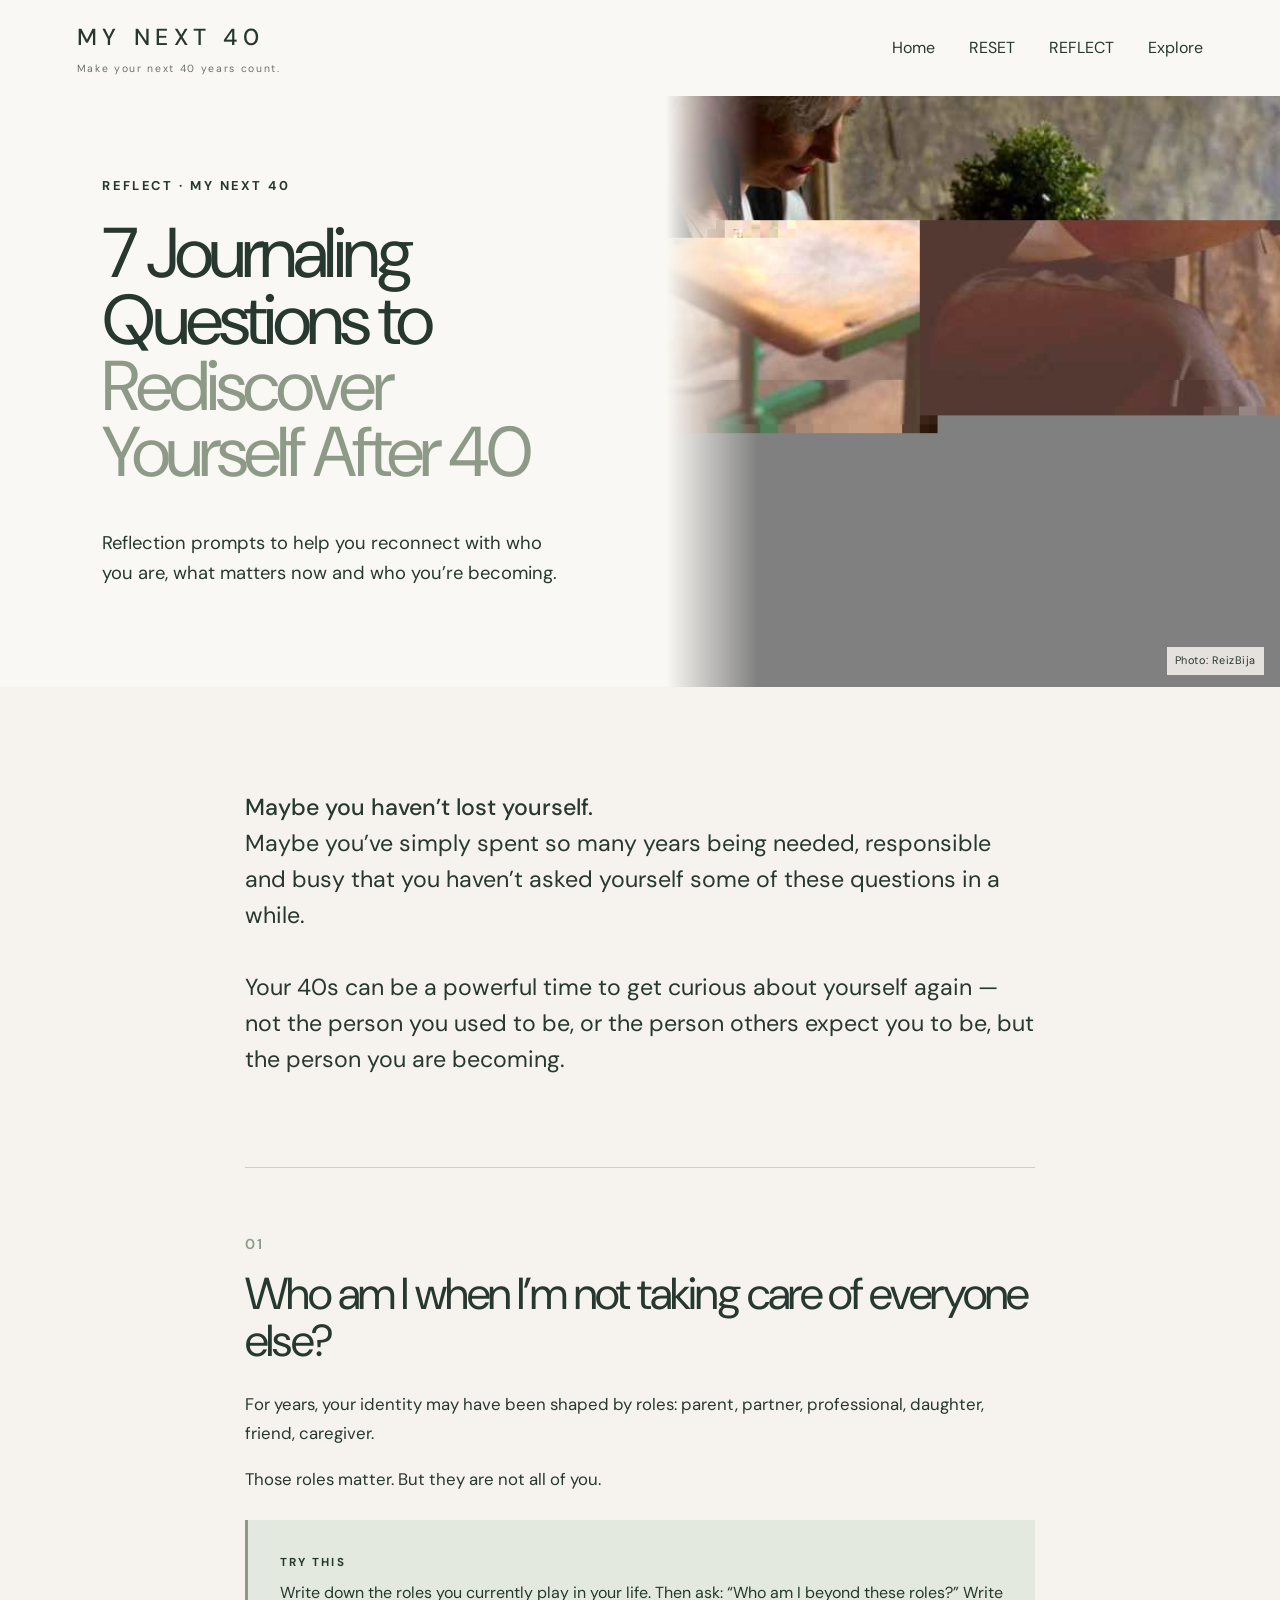
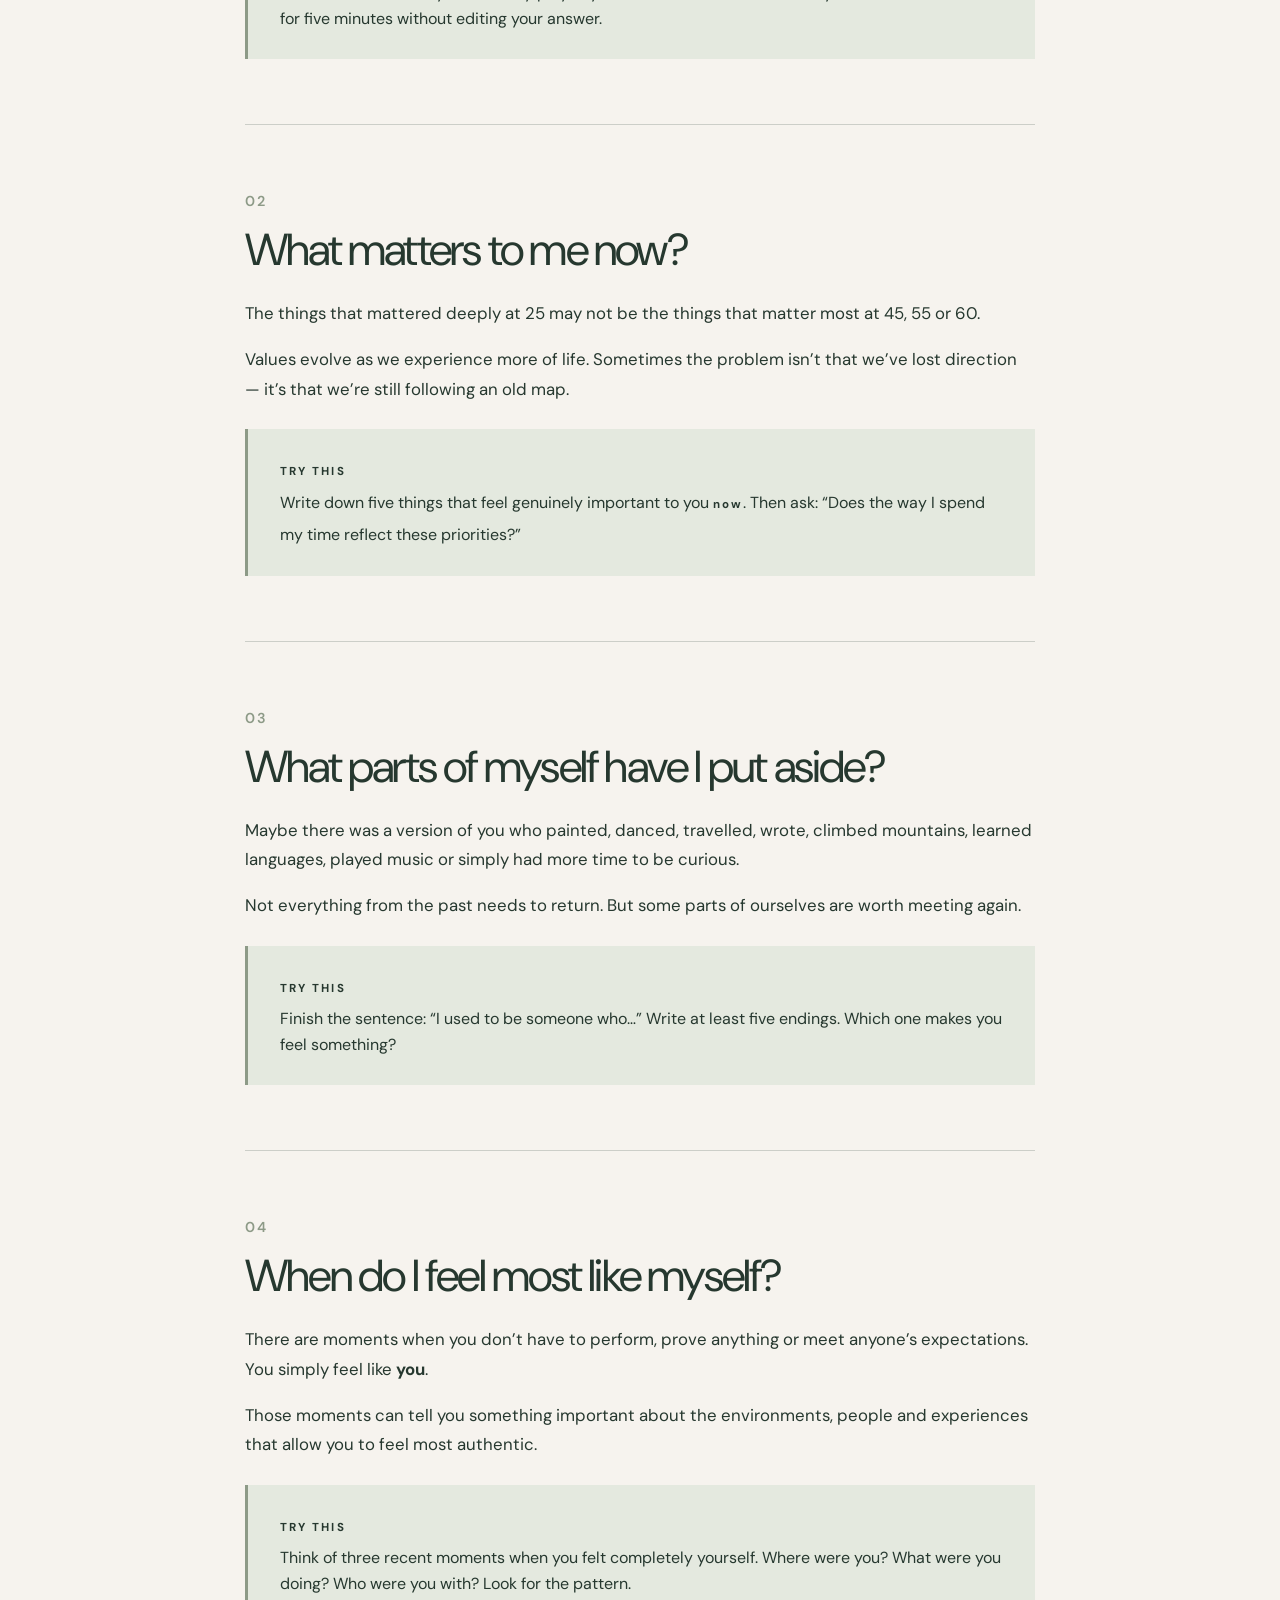
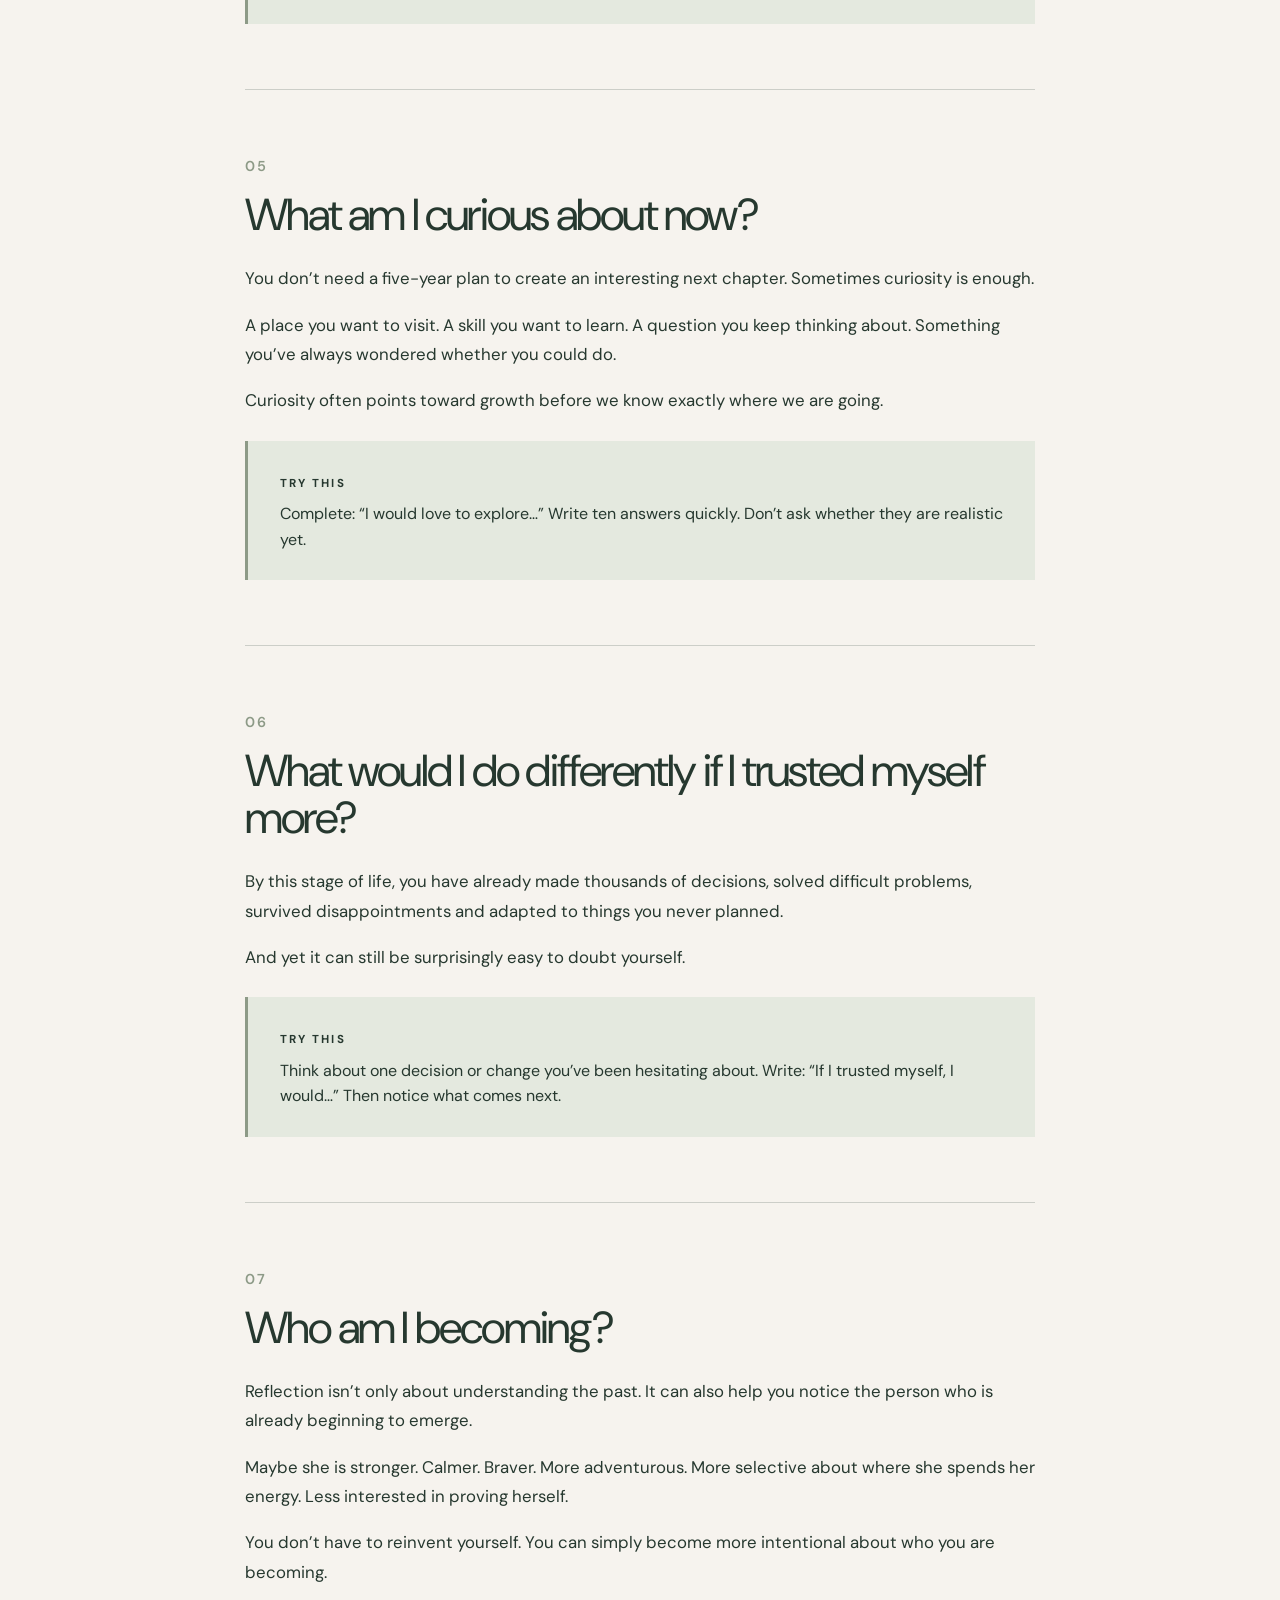
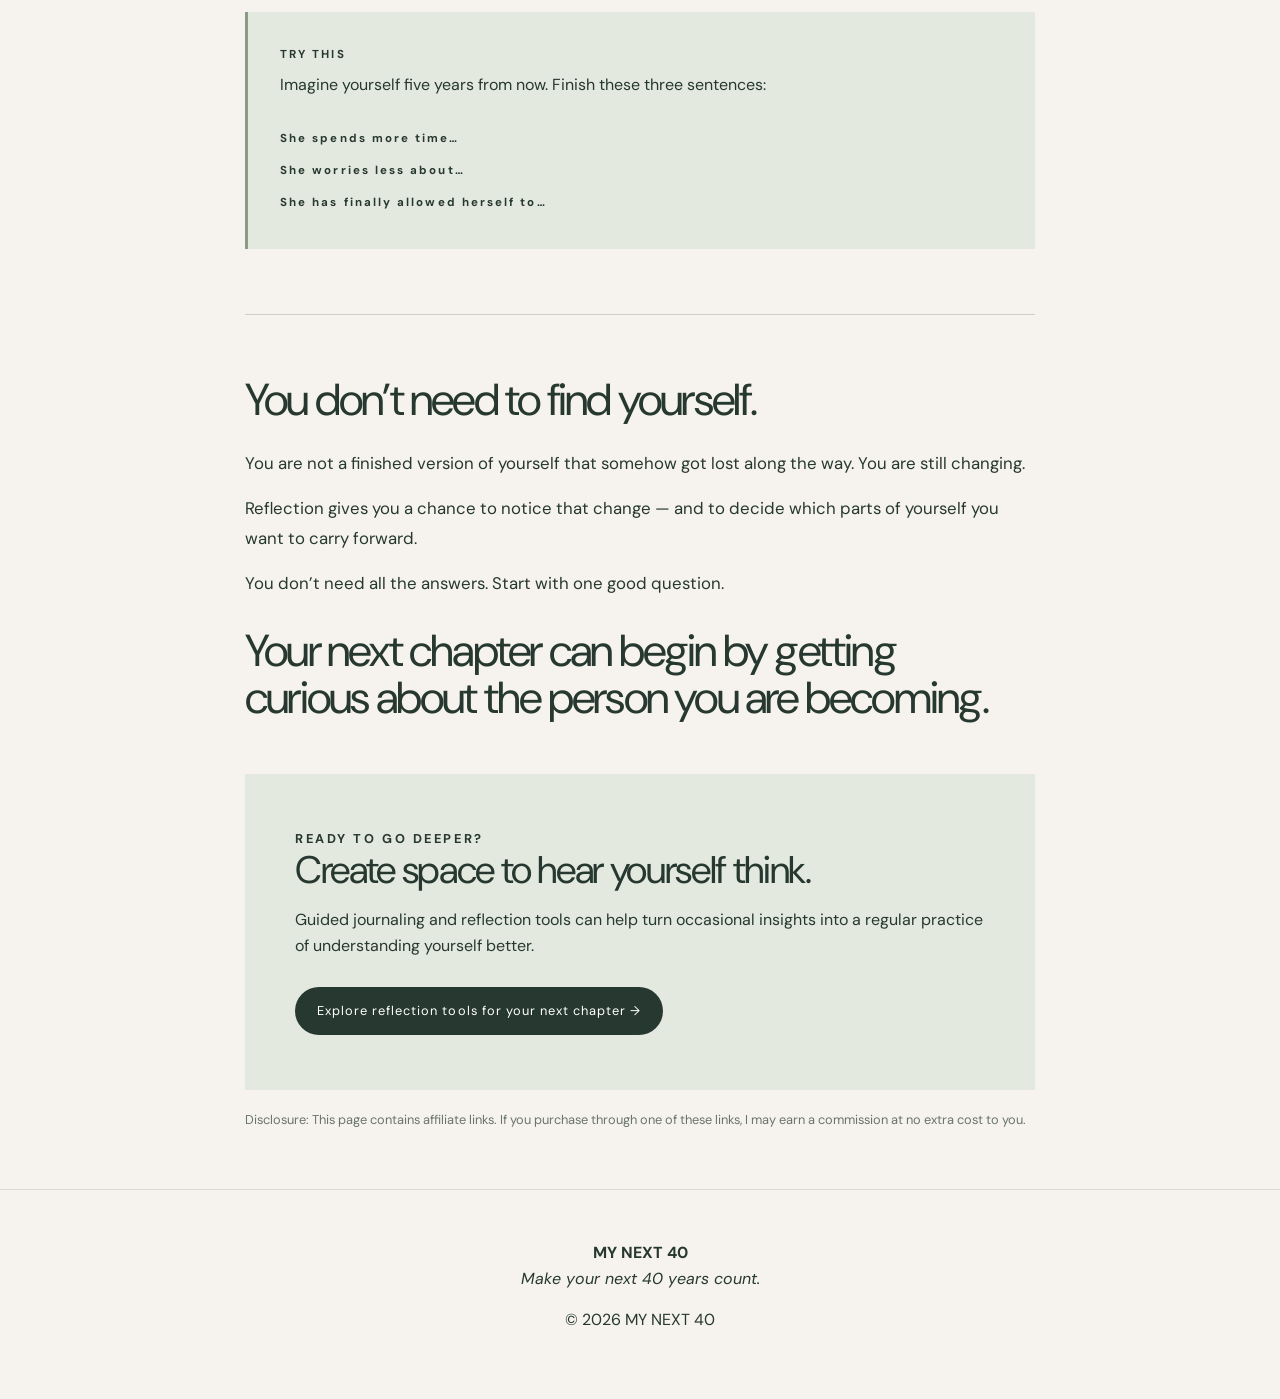
==== commit 2d895bb8: "Force correct REFLECT hero image and refresh stylesheet" ====
--- a/reflect/7-journaling-questions-to-rediscover-yourself-after-40/index.html
+++ b/reflect/7-journaling-questions-to-rediscover-yourself-after-40/index.html
@@ -1,6 +1,6 @@
-<!doctype html><html lang="en"><head><meta charset="utf-8"><meta name="viewport" content="width=device-width,initial-scale=1"><title>7 Journaling Questions to Rediscover Yourself After 40 | MY NEXT 40</title><meta name="description" content="Reflection prompts to help you reconnect with who you are, what matters now and who you’re becoming after 40."><link rel="stylesheet" href="/styles.css"></head><body>
+<!doctype html><html lang="en"><head><meta charset="utf-8"><meta name="viewport" content="width=device-width,initial-scale=1"><title>7 Journaling Questions to Rediscover Yourself After 40 | MY NEXT 40</title><meta name="description" content="Reflection prompts to help you reconnect with who you are, what matters now and who you’re becoming after 40."><link rel="stylesheet" href="/styles.css?v=20260918-3"></head><body>
 <nav class="topnav"><a class="brand" href="/">MY NEXT 40<span>Make your next 40 years count.</span></a><div class="navlinks"><a href="/">Home</a><a href="/reset/how-to-reset-your-life-after-40/">RESET</a><a href="/reflect/7-journaling-questions-to-rediscover-yourself-after-40/">REFLECT</a><a href="/#pillars">Explore</a></div></nav>
-<header class="reset-hero"><div class="reset-hero-copy"><div class="eyebrow">REFLECT · MY NEXT 40</div><h1>7 Journaling Questions to <span>Rediscover Yourself After 40</span></h1><p>Reflection prompts to help you reconnect with who you are, what matters now and who you’re becoming.</p></div><div class="reset-hero-photo reflect-hero-photo"><span class="photo-credit">Photo: ReizBija</span></div></header>
+<header class="reset-hero"><div class="reset-hero-copy"><div class="eyebrow">REFLECT · MY NEXT 40</div><h1>7 Journaling Questions to <span>Rediscover Yourself After 40</span></h1><p>Reflection prompts to help you reconnect with who you are, what matters now and who you’re becoming.</p></div><div class="reset-hero-photo reflect-hero-photo" style="background:linear-gradient(90deg,#faf8f4 0%,transparent 15%),url('/assets/reflect-reizbija-47.jpg') center/cover"><span class="photo-credit">Photo: ReizBija</span></div></header>
 <main class="article"><p class="lead"><strong>Maybe you haven’t lost yourself.</strong><br>Maybe you’ve simply spent so many years being needed, responsible and busy that you haven’t asked yourself some of these questions in a while.<br><br>Your 40s can be a powerful time to get curious about yourself again — not the person you used to be, or the person others expect you to be, but the person you are becoming.</p>
 <section class="question"><div class="num">01</div><h2>Who am I when I’m not taking care of everyone else?</h2><p>For years, your identity may have been shaped by roles: parent, partner, professional, daughter, friend, caregiver.</p><p>Those roles matter. But they are not all of you.</p><div class="try"><strong>TRY THIS</strong><br>Write down the roles you currently play in your life. Then ask: “Who am I beyond these roles?” Write for five minutes without editing your answer.</div></section>
 <section class="question"><div class="num">02</div><h2>What matters to me now?</h2><p>The things that mattered deeply at 25 may not be the things that matter most at 45, 55 or 60.</p><p>Values evolve as we experience more of life. Sometimes the problem isn’t that we’ve lost direction — it’s that we’re still following an old map.</p><div class="try"><strong>TRY THIS</strong><br>Write down five things that feel genuinely important to you <strong>now</strong>. Then ask: “Does the way I spend my time reflect these priorities?”</div></section>
--- a/styles.css
+++ b/styles.css
@@ -3,4 +3,7 @@
 /* RESET editorial article */
 .reset-hero{display:grid;grid-template-columns:52% 48%;min-height:560px;background:#faf8f4}.reset-hero-copy{padding:80px 8vw;display:flex;flex-direction:column;justify-content:center;align-items:flex-start}.reset-hero-copy h1{font-size:clamp(3.2rem,5.5vw,6rem);font-weight:400;letter-spacing:-.055em;line-height:.94;margin:24px 0}.reset-hero-copy h1 span{color:#8d9a87}.reset-hero-copy p{font-size:1.15rem;max-width:520px;line-height:1.65}.reset-hero-photo{min-height:560px;background:linear-gradient(90deg,#faf8f4 0%,transparent 15%),url('https://images.unsplash.com/photo-1500530855697-b586d89ba3ee?auto=format&fit=crop&w=1600&q=85') center/cover}.article{width:min(790px,88%);padding-top:80px}.lead{font-family:'DM Sans',Arial,sans-serif;font-size:1.45rem;font-weight:400;line-height:1.55;text-align:left;margin-bottom:90px}.lead strong{font-weight:500}.question{padding:65px 0}.num{color:#8d9a87;font-weight:600}.question h2{font-size:clamp(2rem,3.5vw,3.15rem);font-weight:400;letter-spacing:-.04em;line-height:1.05;margin:14px 0 25px}.question p{font-size:1.05rem;line-height:1.75}.try{border-radius:0;background:#e4e9df;padding:28px 32px;border-left:3px solid #8d9a87}.try strong{display:inline-block;font-size:.72rem;letter-spacing:.18em;margin-bottom:8px}.cta{border-radius:0;background:#e4e9df;padding:55px 50px;text-align:left}.cta h2{font-size:clamp(2rem,3vw,3rem);font-weight:400;letter-spacing:-.035em}.cta .button{border-radius:30px;letter-spacing:.08em;font-size:.8rem}.disclosure{color:#69746d;line-height:1.5}@media(max-width:800px){.reset-hero{grid-template-columns:1fr}.reset-hero-copy{padding:65px 7%}.reset-hero-photo{min-height:430px}.article{padding-top:60px}}
 /* REFLECT hero */
-.reflect-hero-photo{position:relative;background-image:none;background-color:#DDE3D8}.photo-credit{position:absolute;right:16px;bottom:12px;padding:5px 8px;background:rgba(246,243,238,.86);font-size:.68rem;letter-spacing:.05em;color:#26382F}
+.reflect-hero-photo{position:relative;background:linear-gradient(90deg,#faf8f4 0%,transparent 15%),url('/assets/reflect-reizbija-47.jpg') center/cover}.photo-credit{position:absolute;right:16px;bottom:12px;padding:5px 8px;background:rgba(246,243,238,.86);font-size:.68rem;letter-spacing:.05em;color:#26382F}
+
+/* REFLECT article spacing refinements */
+.reflect-conclusion{padding:48px 0 28px}.reflect-conclusion h2{font-size:clamp(2rem,3.5vw,3.15rem);max-width:760px}.reflect-conclusion h2:last-child{margin-top:30px;margin-bottom:0}.reflect-conclusion p{margin:0 0 16px}.reflect-conclusion+.cta{margin-top:24px}.reflect-conclusion+.cta h2{margin-bottom:14px}
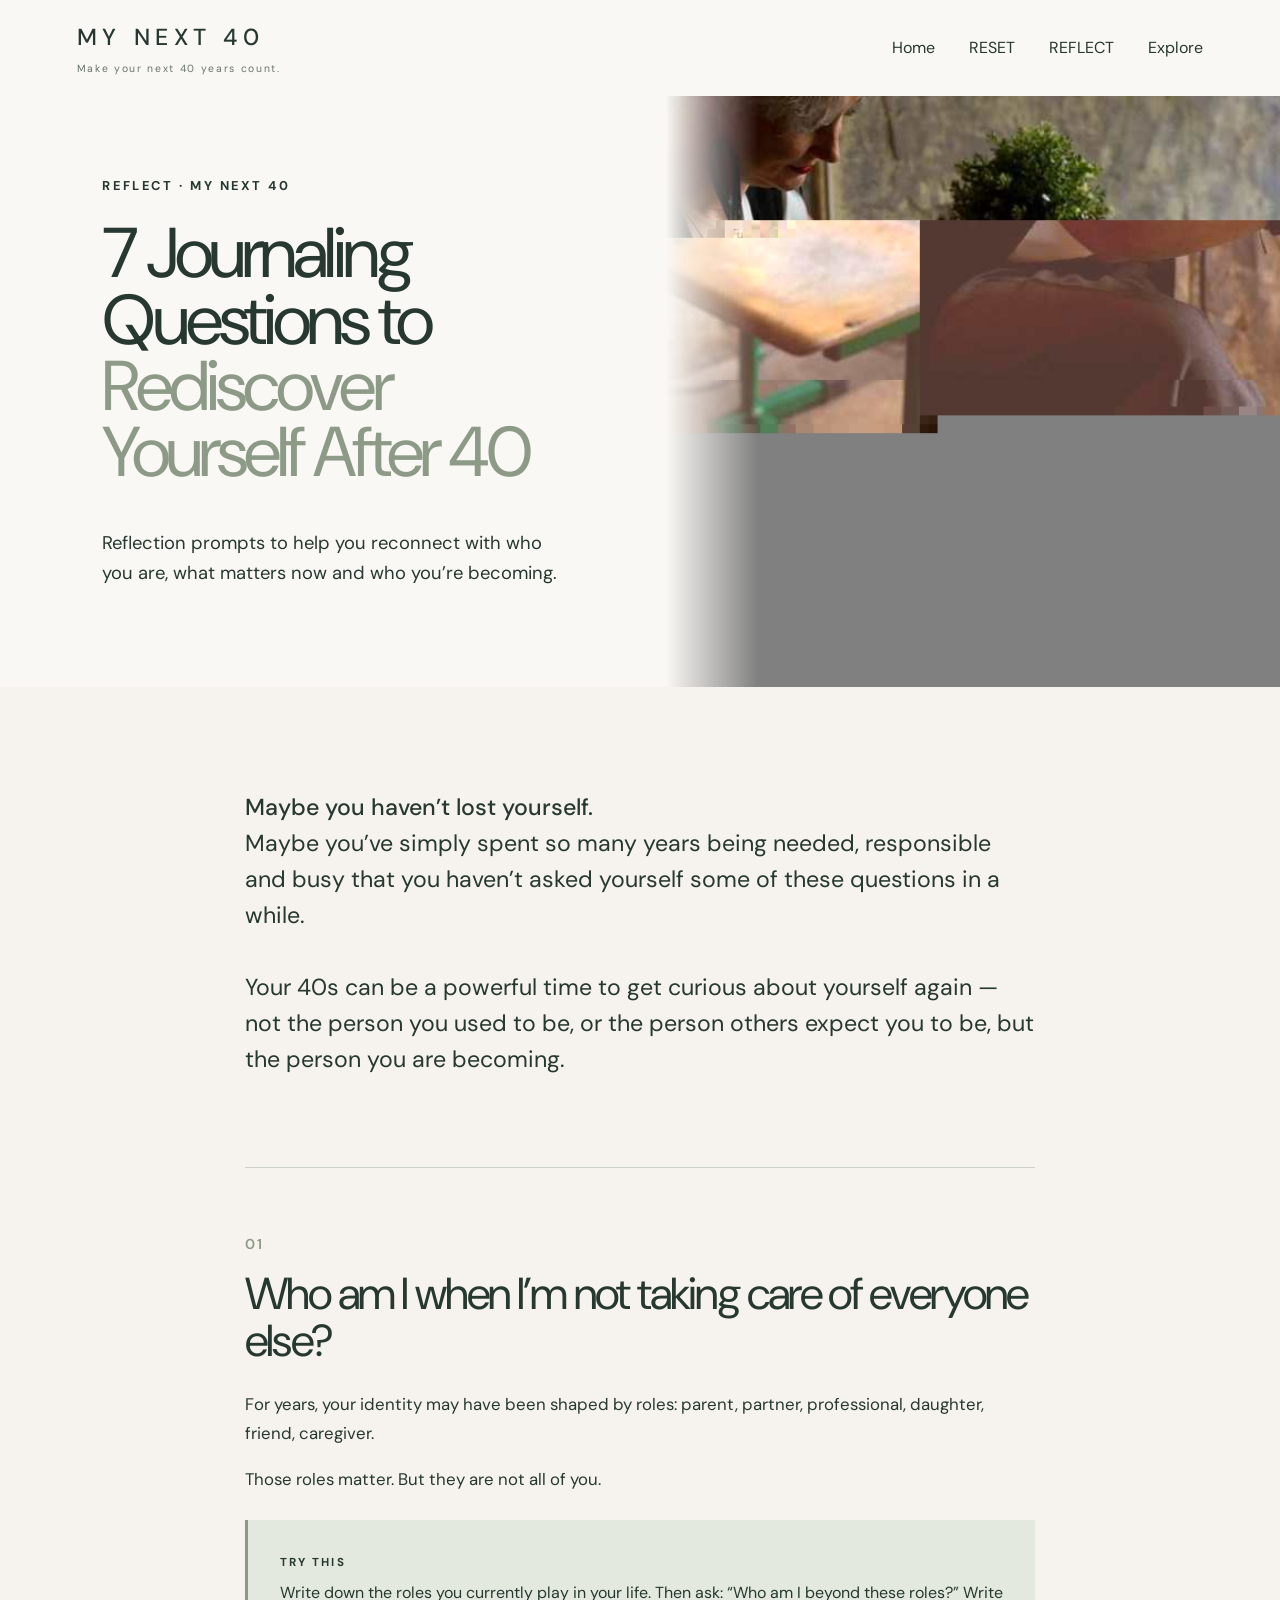
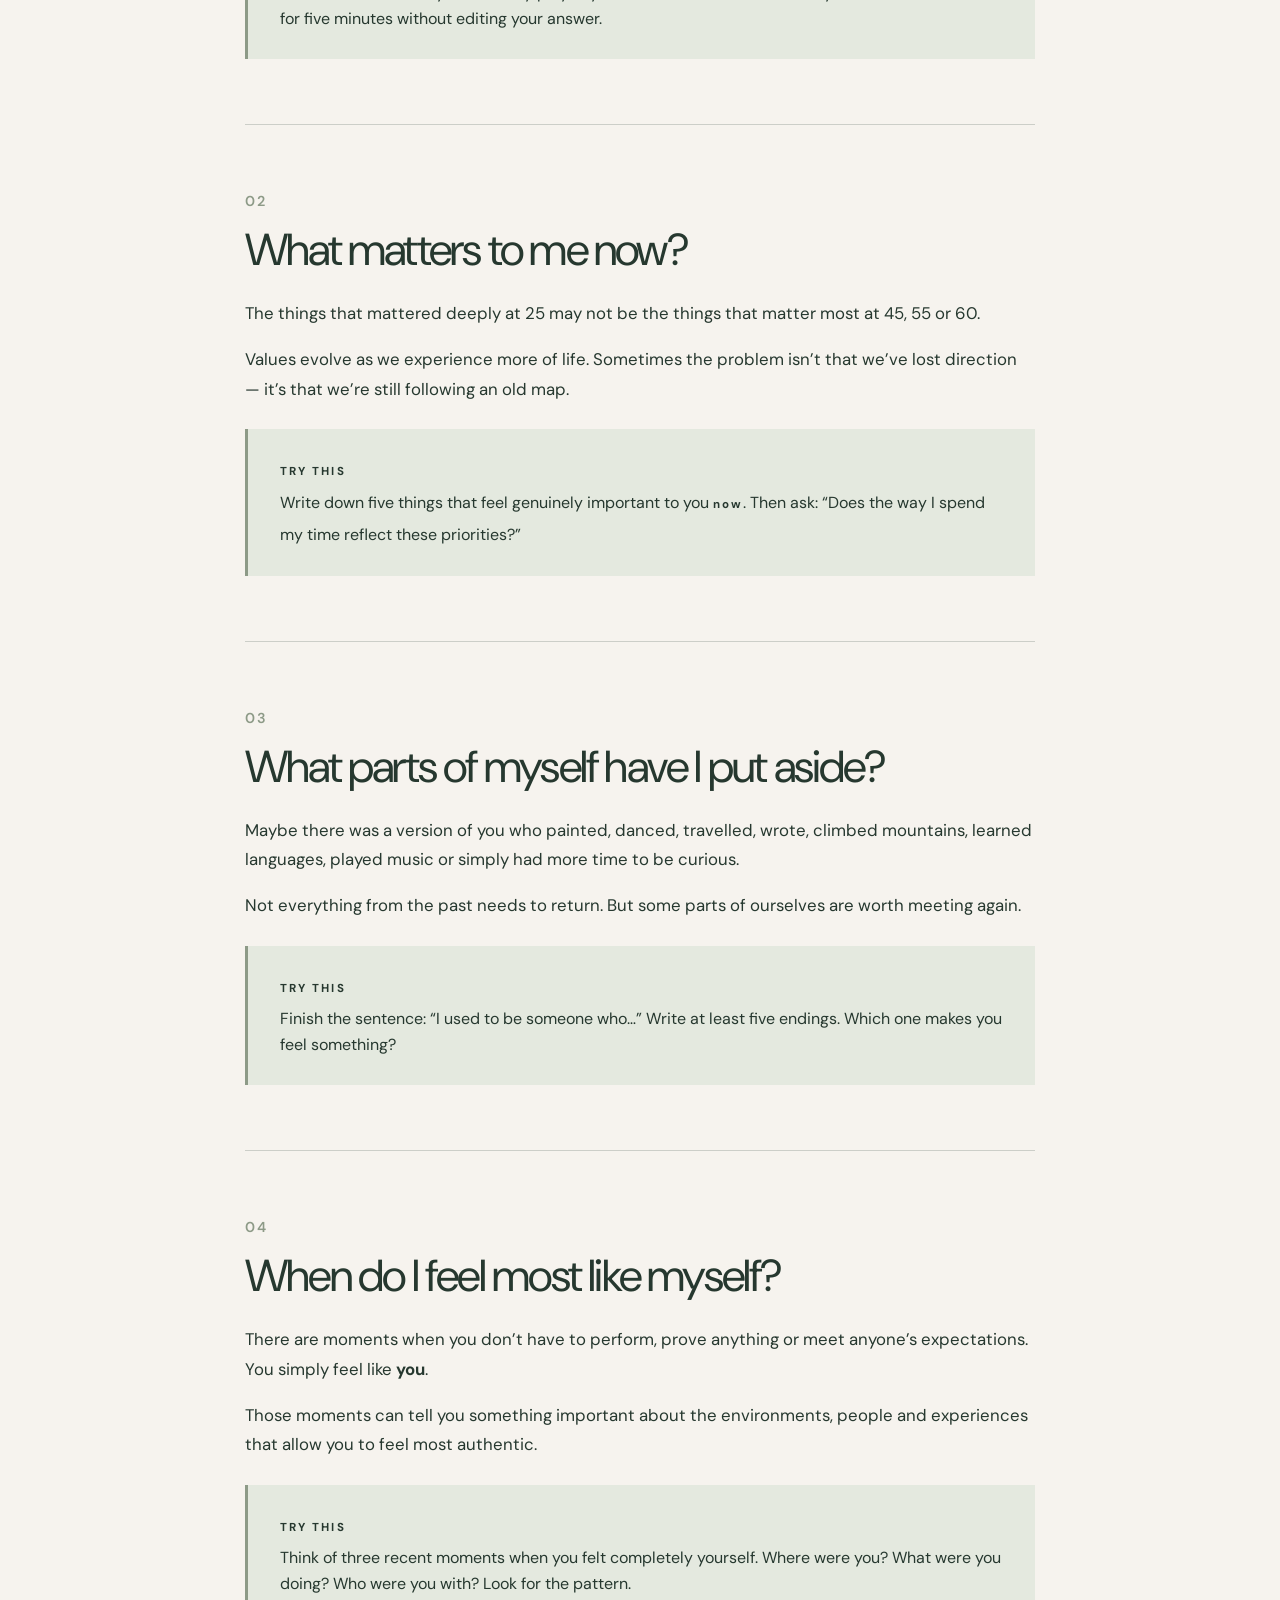
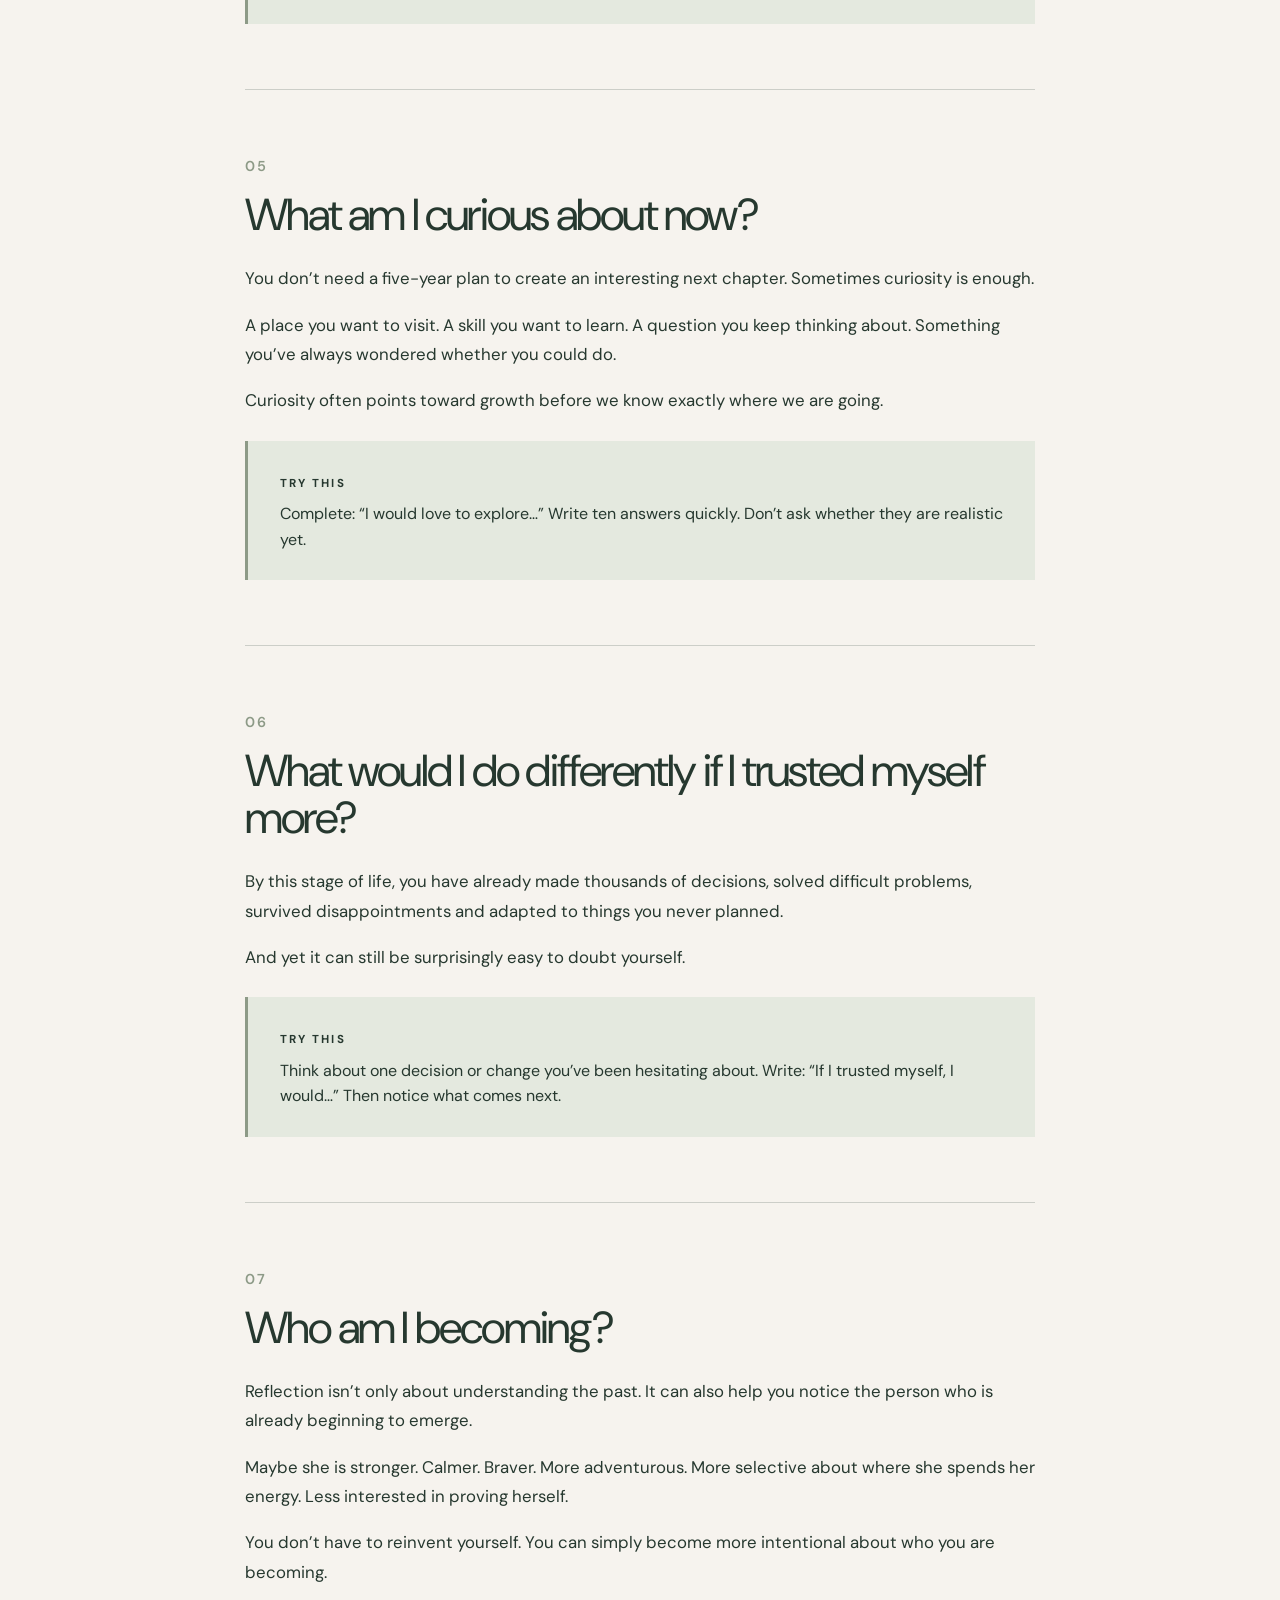
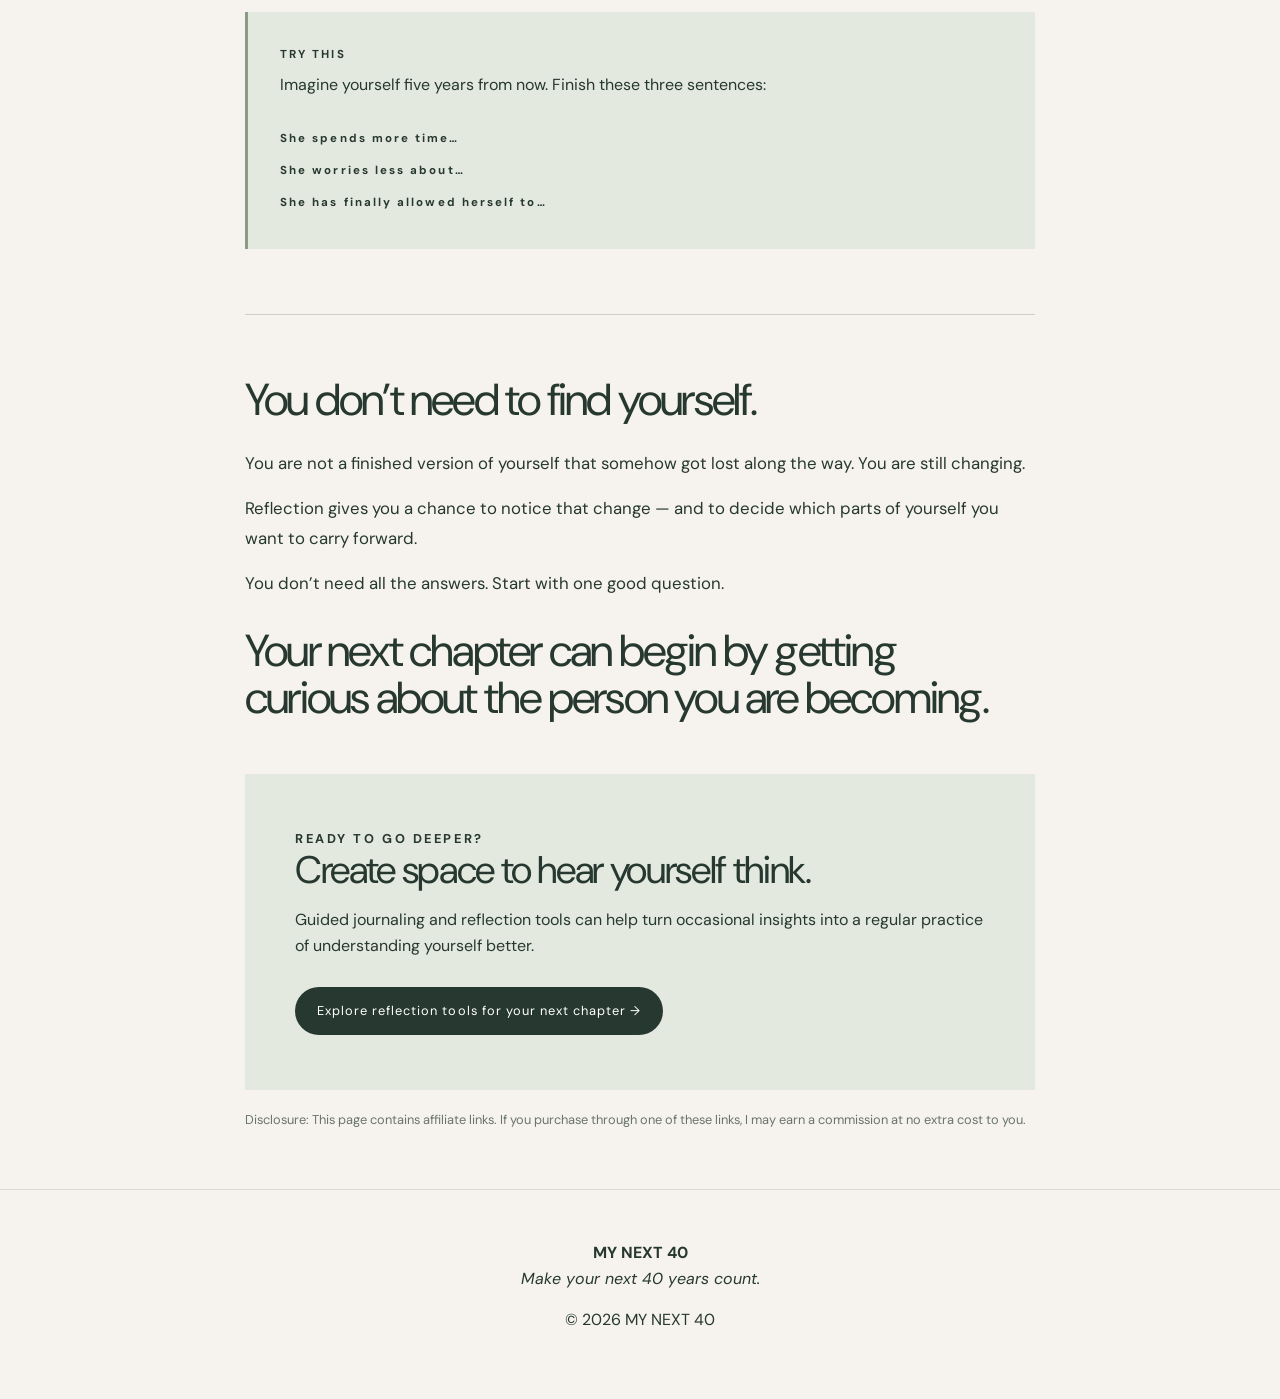
==== commit 2aa82ac8: "Remove corrupted REFLECT hero image" ====
--- a/reflect/7-journaling-questions-to-rediscover-yourself-after-40/index.html
+++ b/reflect/7-journaling-questions-to-rediscover-yourself-after-40/index.html
@@ -1,6 +1,6 @@
 <!doctype html><html lang="en"><head><meta charset="utf-8"><meta name="viewport" content="width=device-width,initial-scale=1"><title>7 Journaling Questions to Rediscover Yourself After 40 | MY NEXT 40</title><meta name="description" content="Reflection prompts to help you reconnect with who you are, what matters now and who you’re becoming after 40."><link rel="stylesheet" href="/styles.css?v=20260918-3"></head><body>
 <nav class="topnav"><a class="brand" href="/">MY NEXT 40<span>Make your next 40 years count.</span></a><div class="navlinks"><a href="/">Home</a><a href="/reset/how-to-reset-your-life-after-40/">RESET</a><a href="/reflect/7-journaling-questions-to-rediscover-yourself-after-40/">REFLECT</a><a href="/#pillars">Explore</a></div></nav>
-<header class="reset-hero"><div class="reset-hero-copy"><div class="eyebrow">REFLECT · MY NEXT 40</div><h1>7 Journaling Questions to <span>Rediscover Yourself After 40</span></h1><p>Reflection prompts to help you reconnect with who you are, what matters now and who you’re becoming.</p></div><div class="reset-hero-photo reflect-hero-photo" style="background:linear-gradient(90deg,#faf8f4 0%,transparent 15%),url('/assets/reflect-reizbija-47.jpg') center/cover"><span class="photo-credit">Photo: ReizBija</span></div></header>
+<header class="reset-hero"><div class="reset-hero-copy"><div class="eyebrow">REFLECT · MY NEXT 40</div><h1>7 Journaling Questions to <span>Rediscover Yourself After 40</span></h1><p>Reflection prompts to help you reconnect with who you are, what matters now and who you’re becoming.</p></div><div class="reset-hero-photo reflect-hero-photo"></div></header>
 <main class="article"><p class="lead"><strong>Maybe you haven’t lost yourself.</strong><br>Maybe you’ve simply spent so many years being needed, responsible and busy that you haven’t asked yourself some of these questions in a while.<br><br>Your 40s can be a powerful time to get curious about yourself again — not the person you used to be, or the person others expect you to be, but the person you are becoming.</p>
 <section class="question"><div class="num">01</div><h2>Who am I when I’m not taking care of everyone else?</h2><p>For years, your identity may have been shaped by roles: parent, partner, professional, daughter, friend, caregiver.</p><p>Those roles matter. But they are not all of you.</p><div class="try"><strong>TRY THIS</strong><br>Write down the roles you currently play in your life. Then ask: “Who am I beyond these roles?” Write for five minutes without editing your answer.</div></section>
 <section class="question"><div class="num">02</div><h2>What matters to me now?</h2><p>The things that mattered deeply at 25 may not be the things that matter most at 45, 55 or 60.</p><p>Values evolve as we experience more of life. Sometimes the problem isn’t that we’ve lost direction — it’s that we’re still following an old map.</p><div class="try"><strong>TRY THIS</strong><br>Write down five things that feel genuinely important to you <strong>now</strong>. Then ask: “Does the way I spend my time reflect these priorities?”</div></section>
